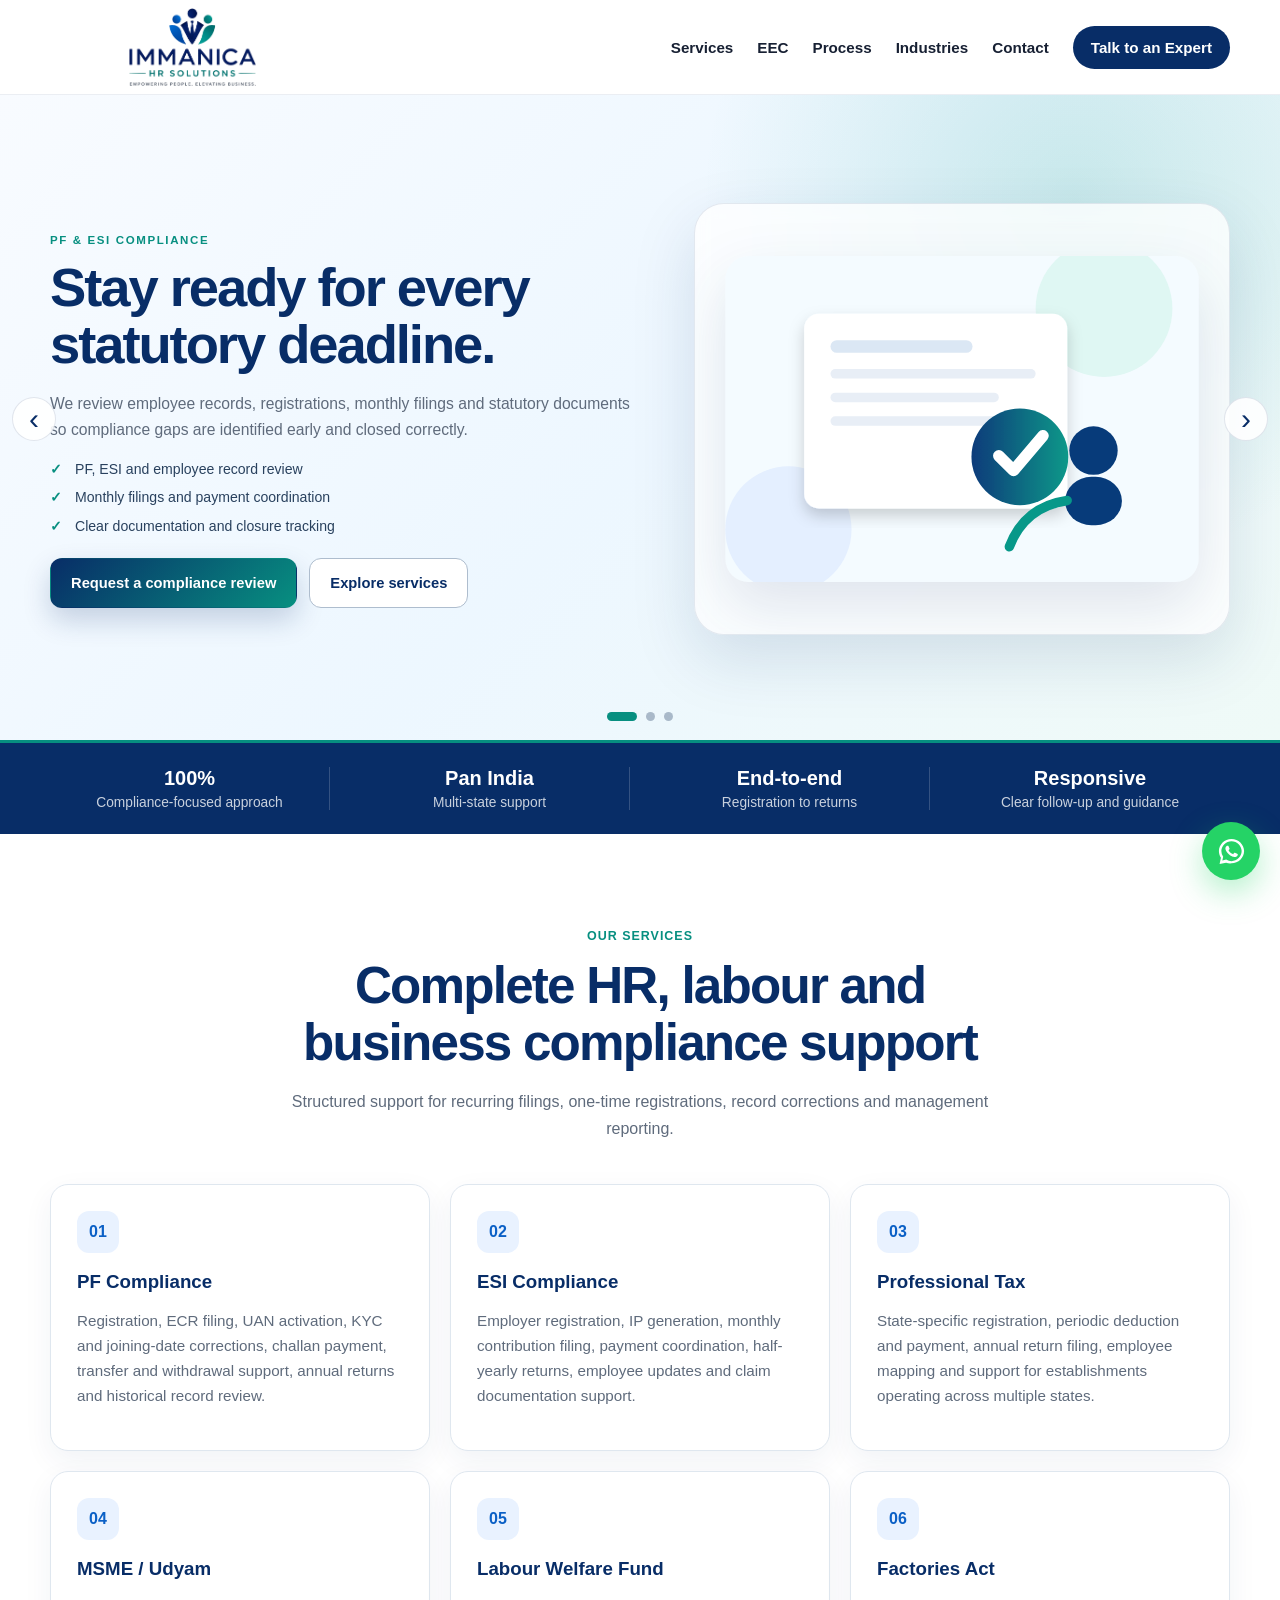
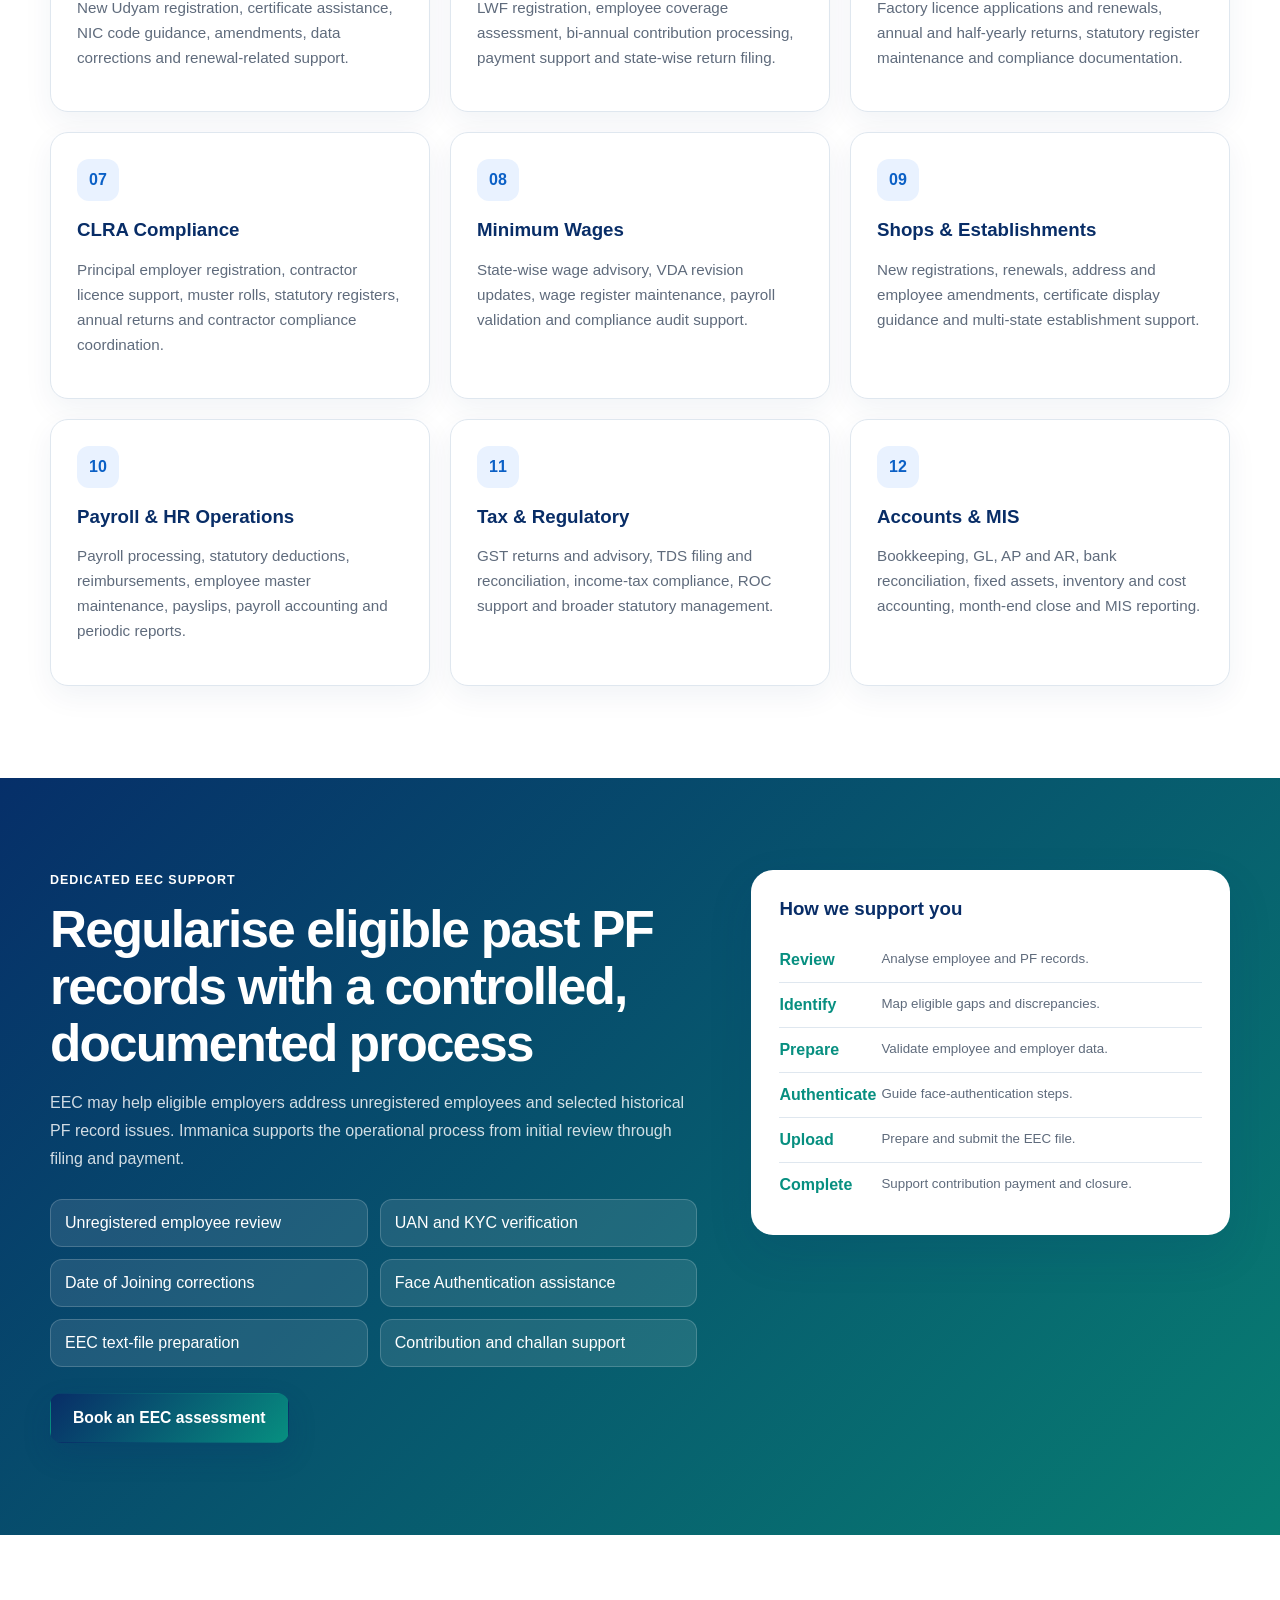
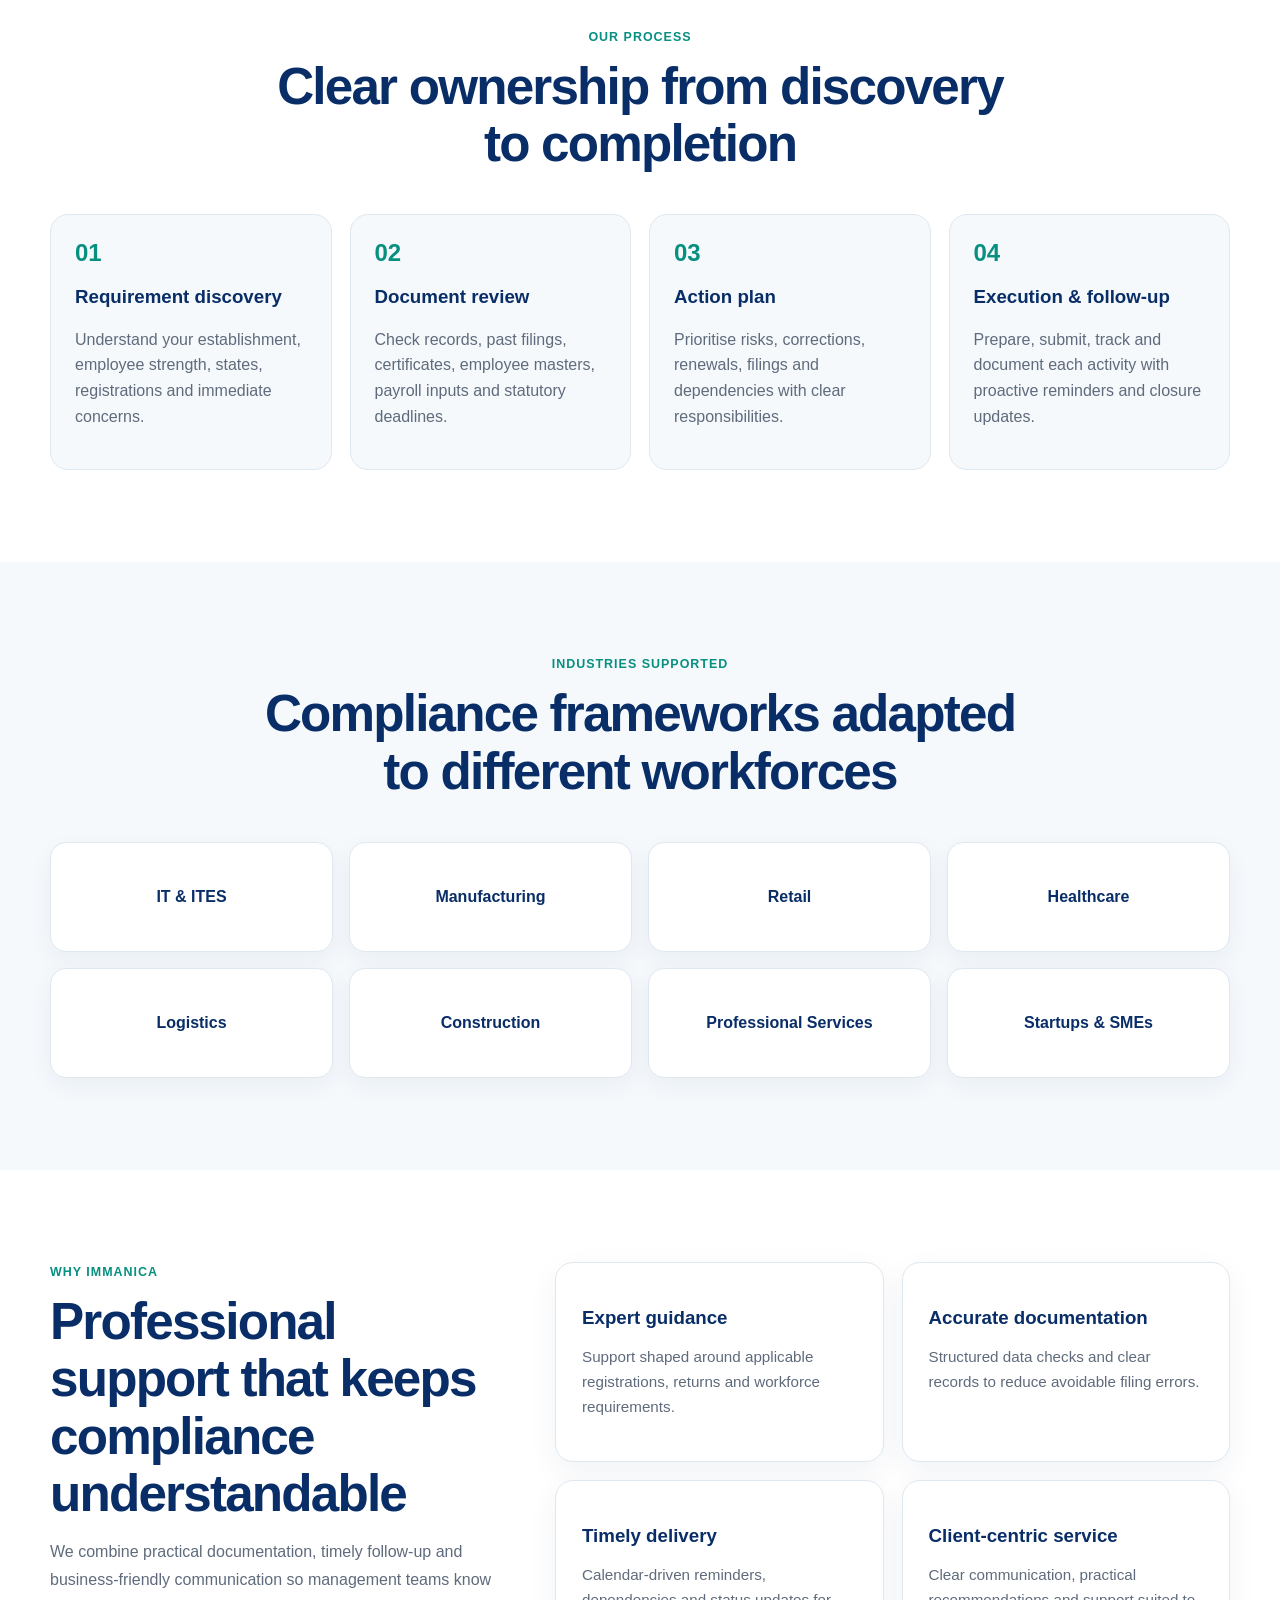
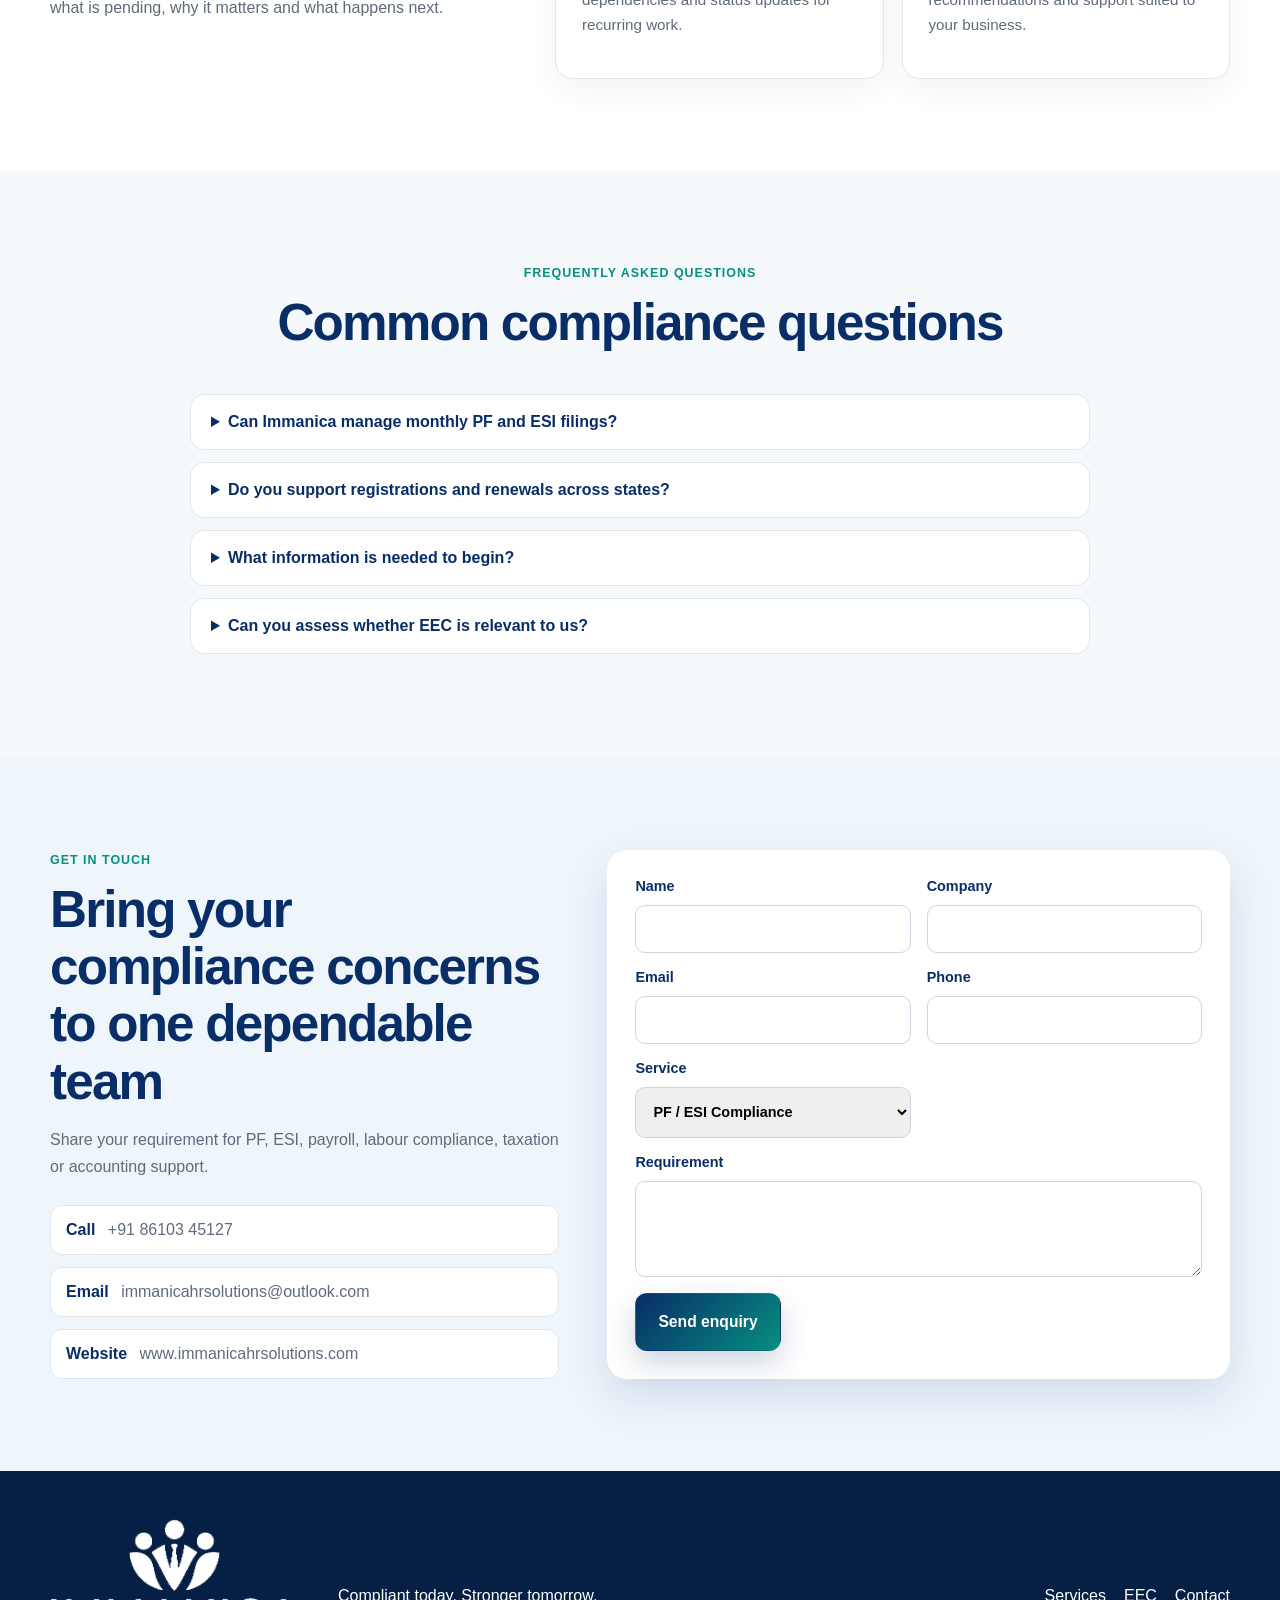
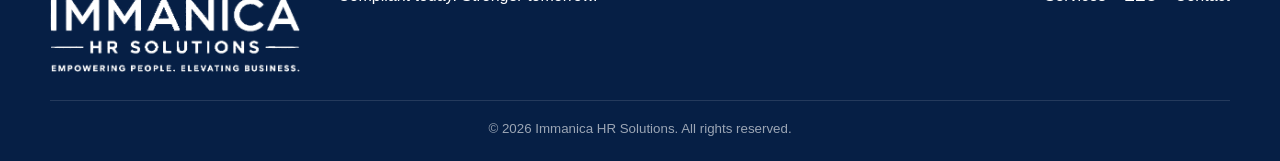
==== index.html @ 7d590cc0 "Initial Immanica HR Solutions website" ====
<!doctype html><html lang="en"><head><meta charset="utf-8"><meta name="viewport" content="width=device-width,initial-scale=1,viewport-fit=cover"><meta name="description" content="Immanica HR Solutions provides PF, ESI, payroll, labour law, taxation and statutory compliance support across India."><title>Immanica HR Solutions | HR & Compliance</title><link rel="icon" href="assets/immanica-logo-transparent.png"><link rel="stylesheet" href="styles.css"></head><body class="is-loading">
<div id="splash" class="splash" aria-hidden="true"><div class="splash-inner"><img src="assets/immanica-logo-transparent.png" alt="Immanica HR Solutions"><span>Empowering People. Elevating Business.</span><i aria-hidden="true"></i></div></div>
<header class="site-header"><div class="shell nav-wrap"><a class="brand" href="#home" aria-label="Immanica home"><img src="assets/immanica-logo-transparent.png" alt="Immanica HR Solutions"></a><button class="menu-toggle" aria-expanded="false" aria-controls="main-nav"><span></span><span></span><span></span></button><nav id="main-nav"><a href="#services">Services</a><a href="#eec">EEC</a><a href="#process">Process</a><a href="#industries">Industries</a><a href="#contact">Contact</a><a class="nav-cta" href="tel:+918610345127">Talk to an Expert</a></nav></div></header>
<main id="home">
<section class="hero" aria-label="Immanica featured services">
  <div class="carousel" id="serviceCarousel">
    <div class="slides">
      <article class="slide active" data-theme="compliance" aria-hidden="false">
        <div class="shell hero-grid">
          <div class="hero-copy">
            <span class="eyebrow">PF & ESI COMPLIANCE</span>
            <h1>Stay ready for every statutory deadline.</h1>
            <p>We review employee records, registrations, monthly filings and statutory documents so compliance gaps are identified early and closed correctly.</p>
            <ul class="hero-points"><li>PF, ESI and employee record review</li><li>Monthly filings and payment coordination</li><li>Clear documentation and closure tracking</li></ul>
            <div class="hero-actions"><a class="btn primary" href="#contact">Request a compliance review</a><a class="btn ghost" href="#services">Explore services</a></div>
          </div>
          <div class="hero-visual"><img src="assets/slide-audit.svg" alt="HR team reviewing statutory compliance records"></div>
        </div>
      </article>
      <article class="slide" data-theme="eec" aria-hidden="true">
        <div class="shell hero-grid visual-left">
          <div class="hero-copy">
            <span class="eyebrow">EMPLOYEE ENROLMENT CAMPAIGN</span>
            <h2>Correct eligible PF record gaps through EEC.</h2>
            <p>Receive structured assistance for employee identification, UAN and KYC review, date-of-joining corrections, authentication, file preparation and contribution payment.</p>
            <ul class="hero-points"><li>Eligibility and historical record assessment</li><li>UAN, KYC and joining-date validation</li><li>File upload and payment assistance</li></ul>
            <div class="hero-actions"><a class="btn primary" href="#eec">View EEC support</a><a class="btn ghost" href="#contact">Talk to an expert</a></div>
          </div>
          <div class="hero-visual"><img src="assets/slide-eec.svg" alt="Employee enrolment and PF record correction workflow"></div>
        </div>
      </article>
      <article class="slide" data-theme="payroll" aria-hidden="true">
        <div class="shell hero-grid">
          <div class="hero-copy">
            <span class="eyebrow">PAYROLL & ACCOUNTS</span>
            <h2>Reliable payroll. Clear reports. Better control.</h2>
            <p>Build a dependable monthly process covering salary calculations, statutory deductions, reimbursements, reconciliations, bookkeeping and management reporting.</p>
            <ul class="hero-points"><li>Payroll processing and payslips</li><li>Statutory deductions and reconciliations</li><li>Bookkeeping, closing and MIS reports</li></ul>
            <div class="hero-actions"><a class="btn primary" href="#services">View payroll services</a><a class="btn ghost" href="#contact">Request a proposal</a></div>
          </div>
          <div class="hero-visual"><img src="assets/slide-payroll.svg" alt="Payroll processing and financial reporting dashboard"></div>
        </div>
      </article>
    </div>
    <button class="carousel-btn prev" type="button" aria-label="Previous slide">‹</button>
    <button class="carousel-btn next" type="button" aria-label="Next slide">›</button>
    <div class="dots" aria-label="Carousel navigation"></div>
    <div class="carousel-progress" aria-hidden="true"><span></span></div>
  </div>
</section>
<section class="trust-strip"><div class="shell trust-grid"><div><strong>100%</strong><span>Compliance-focused approach</span></div><div><strong>Pan India</strong><span>Multi-state support</span></div><div><strong>End-to-end</strong><span>Registration to returns</span></div><div><strong>Responsive</strong><span>Clear follow-up and guidance</span></div></div></section>
<section id="services" class="section"><div class="shell"><div class="section-head"><span class="eyebrow">Our services</span><h2>Complete HR, labour and business compliance support</h2><p>Structured support for recurring filings, one-time registrations, record corrections and management reporting.</p></div><div class="service-grid">
<article><span>01</span><h3>PF Compliance</h3><p>Registration, ECR filing, UAN activation, KYC and joining-date corrections, challan payment, transfer and withdrawal support, annual returns and historical record review.</p></article>
<article><span>02</span><h3>ESI Compliance</h3><p>Employer registration, IP generation, monthly contribution filing, payment coordination, half-yearly returns, employee updates and claim documentation support.</p></article>
<article><span>03</span><h3>Professional Tax</h3><p>State-specific registration, periodic deduction and payment, annual return filing, employee mapping and support for establishments operating across multiple states.</p></article>
<article><span>04</span><h3>MSME / Udyam</h3><p>New Udyam registration, certificate assistance, NIC code guidance, amendments, data corrections and renewal-related support.</p></article>
<article><span>05</span><h3>Labour Welfare Fund</h3><p>LWF registration, employee coverage assessment, bi-annual contribution processing, payment support and state-wise return filing.</p></article>
<article><span>06</span><h3>Factories Act</h3><p>Factory licence applications and renewals, annual and half-yearly returns, statutory register maintenance and compliance documentation.</p></article>
<article><span>07</span><h3>CLRA Compliance</h3><p>Principal employer registration, contractor licence support, muster rolls, statutory registers, annual returns and contractor compliance coordination.</p></article>
<article><span>08</span><h3>Minimum Wages</h3><p>State-wise wage advisory, VDA revision updates, wage register maintenance, payroll validation and compliance audit support.</p></article>
<article><span>09</span><h3>Shops & Establishments</h3><p>New registrations, renewals, address and employee amendments, certificate display guidance and multi-state establishment support.</p></article>
<article><span>10</span><h3>Payroll & HR Operations</h3><p>Payroll processing, statutory deductions, reimbursements, employee master maintenance, payslips, payroll accounting and periodic reports.</p></article>
<article><span>11</span><h3>Tax & Regulatory</h3><p>GST returns and advisory, TDS filing and reconciliation, income-tax compliance, ROC support and broader statutory management.</p></article>
<article><span>12</span><h3>Accounts & MIS</h3><p>Bookkeeping, GL, AP and AR, bank reconciliation, fixed assets, inventory and cost accounting, month-end close and MIS reporting.</p></article>
</div></div></section>
<section id="eec" class="section eec"><div class="shell eec-grid"><div><span class="eyebrow">Dedicated EEC support</span><h2>Regularise eligible past PF records with a controlled, documented process</h2><p>EEC may help eligible employers address unregistered employees and selected historical PF record issues. Immanica supports the operational process from initial review through filing and payment.</p><div class="check-grid"><span>Unregistered employee review</span><span>UAN and KYC verification</span><span>Date of Joining corrections</span><span>Face Authentication assistance</span><span>EEC text-file preparation</span><span>Contribution and challan support</span></div><a class="btn primary" href="#contact">Book an EEC assessment</a></div><aside><h3>How we support you</h3><ol><li><b>Review</b><small>Analyse employee and PF records.</small></li><li><b>Identify</b><small>Map eligible gaps and discrepancies.</small></li><li><b>Prepare</b><small>Validate employee and employer data.</small></li><li><b>Authenticate</b><small>Guide face-authentication steps.</small></li><li><b>Upload</b><small>Prepare and submit the EEC file.</small></li><li><b>Complete</b><small>Support contribution payment and closure.</small></li></ol></aside></div></section>
<section id="process" class="section"><div class="shell"><div class="section-head"><span class="eyebrow">Our process</span><h2>Clear ownership from discovery to completion</h2></div><div class="process"><div><b>01</b><h3>Requirement discovery</h3><p>Understand your establishment, employee strength, states, registrations and immediate concerns.</p></div><div><b>02</b><h3>Document review</h3><p>Check records, past filings, certificates, employee masters, payroll inputs and statutory deadlines.</p></div><div><b>03</b><h3>Action plan</h3><p>Prioritise risks, corrections, renewals, filings and dependencies with clear responsibilities.</p></div><div><b>04</b><h3>Execution & follow-up</h3><p>Prepare, submit, track and document each activity with proactive reminders and closure updates.</p></div></div></div></section>
<section id="industries" class="section industries"><div class="shell"><div class="section-head"><span class="eyebrow">Industries supported</span><h2>Compliance frameworks adapted to different workforces</h2></div><div class="industry-grid"><span>IT & ITES</span><span>Manufacturing</span><span>Retail</span><span>Healthcare</span><span>Logistics</span><span>Construction</span><span>Professional Services</span><span>Startups & SMEs</span></div></div></section>
<section class="section why"><div class="shell why-grid"><div><span class="eyebrow">Why Immanica</span><h2>Professional support that keeps compliance understandable</h2><p>We combine practical documentation, timely follow-up and business-friendly communication so management teams know what is pending, why it matters and what happens next.</p></div><div class="why-cards"><article><h3>Expert guidance</h3><p>Support shaped around applicable registrations, returns and workforce requirements.</p></article><article><h3>Accurate documentation</h3><p>Structured data checks and clear records to reduce avoidable filing errors.</p></article><article><h3>Timely delivery</h3><p>Calendar-driven reminders, dependencies and status updates for recurring work.</p></article><article><h3>Client-centric service</h3><p>Clear communication, practical recommendations and support suited to your business.</p></article></div></div></section>
<section class="section faq"><div class="shell"><div class="section-head"><span class="eyebrow">Frequently asked questions</span><h2>Common compliance questions</h2></div><div class="faq-list"><details><summary>Can Immanica manage monthly PF and ESI filings?</summary><p>Yes. Support can include employee master review, contribution inputs, ECR or monthly filing preparation, payment coordination and filing records.</p></details><details><summary>Do you support registrations and renewals across states?</summary><p>Yes. Scope can cover state-specific PT, LWF, Shops & Establishments and other applicable registrations, subject to establishment details and local rules.</p></details><details><summary>What information is needed to begin?</summary><p>Typically, establishment documents, prior registration certificates, employee master data, payroll records, previous returns and details of the issue to be corrected.</p></details><details><summary>Can you assess whether EEC is relevant to us?</summary><p>Yes. An initial review can identify potentially eligible employee records and the documentation needed before proceeding.</p></details></div></div></section>
<section id="contact" class="section contact"><div class="shell contact-grid"><div><span class="eyebrow">Get in touch</span><h2>Bring your compliance concerns to one dependable team</h2><p>Share your requirement for PF, ESI, payroll, labour compliance, taxation or accounting support.</p><div class="contact-links"><a href="tel:+918610345127"><b>Call</b> +91 86103 45127</a><a href="mailto:immanicahrsolutions@outlook.com"><b>Email</b> immanicahrsolutions@outlook.com</a><a href="https://www.immanicahrsolutions.com"><b>Website</b> www.immanicahrsolutions.com</a></div></div><form id="enquiryForm"><label>Name<input name="name" required></label><label>Company<input name="company"></label><label>Email<input name="email" type="email" required></label><label>Phone<input name="phone" inputmode="tel" required></label><label>Service<select name="service"><option>PF / ESI Compliance</option><option>EEC</option><option>Payroll</option><option>Labour Compliance</option><option>Taxation & Accounting</option><option>Other</option></select></label><label>Requirement<textarea name="message" rows="4" required></textarea></label><button class="btn primary" type="submit">Send enquiry</button><small id="formStatus"></small></form></div></section>
</main><footer><div class="shell footer-grid"><img src="assets/immanica-logo-transparent.png" alt="Immanica HR Solutions"><p>Compliant today. Stronger tomorrow.</p><div><a href="#services">Services</a><a href="#eec">EEC</a><a href="#contact">Contact</a></div><small>© <span id="year"></span> Immanica HR Solutions. All rights reserved.</small></div></footer><a class="whatsapp" href="https://wa.me/918610345127?text=Hello%20Immanica%20HR%20Solutions%2C%20I%20would%20like%20to%20know%20more%20about%20your%20HR%20and%20compliance%20services." aria-label="Chat on WhatsApp" title="Chat with us"><svg viewBox="0 0 32 32" aria-hidden="true"><path d="M16 3C8.83 3 3 8.65 3 15.61c0 2.46.73 4.86 2.1 6.9L3.7 29l6.72-1.36A13.2 13.2 0 0 0 16 28.24c7.17 0 13-5.65 13-12.63S23.17 3 16 3Zm0 22.95c-1.8 0-3.56-.47-5.08-1.36l-.36-.21-3.99.81.84-3.86-.24-.38a10.08 10.08 0 0 1-1.64-5.34C5.53 10.03 10.23 5.3 16 5.3s10.47 4.73 10.47 10.31S21.77 25.95 16 25.95Zm5.76-7.72c-.31-.15-1.84-.88-2.13-.98-.29-.1-.5-.15-.71.15-.21.3-.82.98-1 1.18-.18.2-.37.23-.68.08-.31-.15-1.31-.47-2.49-1.5-.92-.79-1.54-1.77-1.72-2.07-.18-.3-.02-.46.14-.61.14-.14.31-.36.47-.54.16-.18.21-.3.31-.51.1-.2.05-.38-.03-.54-.08-.15-.71-1.65-.97-2.26-.26-.61-.52-.52-.71-.53h-.61c-.21 0-.55.08-.84.38-.29.3-1.1 1.04-1.1 2.54s1.13 2.95 1.29 3.15c.16.2 2.22 3.29 5.38 4.61.75.32 1.34.51 1.8.65.76.23 1.44.2 1.99.12.61-.09 1.84-.73 2.1-1.43.26-.7.26-1.31.18-1.43-.08-.12-.29-.2-.6-.35Z"/></svg></a><script src="script.js"></script></body></html>
---- styles.css ----
:root{--navy:#082d67;--blue:#0b60c6;--teal:#078f80;--green:#0c765b;--gold:#ffb000;--ink:#172033;--muted:#5f6b7c;--line:#dfe7ef;--soft:#f5f9fc;--white:#fff;--shadow:0 18px 45px rgba(8,45,103,.12)}*{box-sizing:border-box}html{scroll-behavior:smooth}body{margin:0;font-family:Arial,Calibri,sans-serif;color:var(--ink);background:#fff;overflow-x:hidden}img{max-width:100%;display:block}a{text-decoration:none;color:inherit}.shell{width:min(1180px,calc(100% - 40px));margin:auto}.splash{position:fixed;inset:0;background:#fff;z-index:9999;display:grid;place-content:center;text-align:center;transition:opacity .55s,visibility .55s}.splash img{width:min(420px,72vw);margin:auto}.splash span{margin-top:14px;color:var(--muted);font-weight:700;letter-spacing:.12em;text-transform:uppercase;font-size:.76rem}.splash.hide{opacity:0;visibility:hidden}.site-header{position:sticky;top:0;z-index:1000;background:rgba(255,255,255,.94);backdrop-filter:blur(14px);border-bottom:1px solid rgba(8,45,103,.08)}.nav-wrap{height:86px;display:flex;align-items:center;justify-content:space-between}.brand img{width:230px;height:74px;object-fit:contain}.site-header nav{display:flex;align-items:center;gap:28px;font-weight:700}.site-header nav a{font-size:.95rem}.nav-cta{background:var(--navy);color:#fff;padding:13px 18px;border-radius:999px}.menu-toggle{display:none;border:0;background:none;padding:8px}.menu-toggle span{display:block;width:26px;height:2px;background:var(--navy);margin:5px}.hero{background:linear-gradient(135deg,#f7fbff,#eefaf7);position:relative}.carousel{position:relative;overflow:hidden}.slides{min-height:650px}.slide{position:absolute;inset:0;opacity:0;visibility:hidden;transform:translateX(4%);transition:opacity .7s ease,transform .7s ease,visibility .7s}.slide.active{position:relative;opacity:1;visibility:visible;transform:none}.hero-grid{min-height:650px;display:grid;grid-template-columns:1.05fr .95fr;align-items:center;gap:54px;padding-block:56px}.eyebrow{display:inline-flex;color:var(--teal);font-weight:800;letter-spacing:.08em;text-transform:uppercase;font-size:.78rem;margin-bottom:14px}.hero h1,.hero h2{font-size:clamp(2.45rem,5vw,4.8rem);line-height:1.02;letter-spacing:-.045em;margin:0 0 20px;color:var(--navy)}.hero p{font-size:1.13rem;line-height:1.75;color:var(--muted);max-width:680px}.hero-actions{display:flex;gap:14px;flex-wrap:wrap;margin-top:28px}.btn{display:inline-flex;align-items:center;justify-content:center;min-height:50px;padding:0 22px;border-radius:12px;font-weight:800;border:1px solid transparent;cursor:pointer;font-family:inherit;font-size:.98rem}.btn.primary{background:linear-gradient(135deg,var(--navy),var(--teal));color:#fff;box-shadow:0 12px 28px rgba(8,45,103,.2)}.btn.ghost{border-color:#aebdce;background:#fff;color:var(--navy)}.hero-visual img{width:100%;filter:drop-shadow(0 25px 30px rgba(8,45,103,.12))}.proof{display:flex;gap:12px;flex-wrap:wrap;margin-top:30px}.proof b{background:#fff;border:1px solid var(--line);padding:10px 14px;border-radius:999px;font-size:.88rem;color:var(--navy)}.carousel-btn{position:absolute;top:50%;transform:translateY(-50%);width:48px;height:48px;border-radius:50%;border:1px solid #ccd8e5;background:rgba(255,255,255,.9);font-size:2rem;color:var(--navy);cursor:pointer;z-index:5}.carousel-btn.prev{left:18px}.carousel-btn.next{right:18px}.dots{position:absolute;bottom:22px;left:50%;transform:translateX(-50%);display:flex;gap:9px;z-index:5}.dots button{width:10px;height:10px;border-radius:50%;border:0;background:#a9b9c9;padding:0}.dots button.active{width:30px;border-radius:8px;background:var(--teal)}.trust-strip{background:var(--navy);color:#fff}.trust-grid{display:grid;grid-template-columns:repeat(4,1fr);padding:24px 0;gap:20px}.trust-grid div{display:flex;flex-direction:column;text-align:center;border-right:1px solid rgba(255,255,255,.18)}.trust-grid div:last-child{border:0}.trust-grid strong{font-size:1.25rem}.trust-grid span{opacity:.78;font-size:.86rem;margin-top:5px}.section{padding:92px 0}.section-head{text-align:center;max-width:760px;margin:0 auto 42px}.section h2{font-size:clamp(2rem,4vw,3.35rem);line-height:1.12;letter-spacing:-.035em;margin:0 0 16px;color:var(--navy)}.section-head p,.section>p{color:var(--muted);line-height:1.7}.service-grid{display:grid;grid-template-columns:repeat(3,1fr);gap:20px}.service-grid article,.why-cards article{border:1px solid var(--line);border-radius:18px;padding:26px;background:#fff;box-shadow:0 10px 30px rgba(8,45,103,.06);transition:.25s}.service-grid article:hover,.why-cards article:hover{transform:translateY(-5px);box-shadow:var(--shadow)}.service-grid article>span{display:inline-grid;place-items:center;width:42px;height:42px;border-radius:12px;background:#e9f2ff;color:var(--blue);font-weight:900}.service-grid h3,.why-cards h3{color:var(--navy);margin:18px 0 10px}.service-grid p,.why-cards p{color:var(--muted);line-height:1.65;font-size:.95rem}.eec{background:linear-gradient(135deg,#062f69,#087e72);color:#fff}.eec h2,.eec .eyebrow{color:#fff}.eec-grid{display:grid;grid-template-columns:1.15fr .85fr;gap:54px;align-items:start}.eec p{line-height:1.75;color:rgba(255,255,255,.82)}.check-grid{display:grid;grid-template-columns:repeat(2,1fr);gap:12px;margin:26px 0}.check-grid span{background:rgba(255,255,255,.1);border:1px solid rgba(255,255,255,.18);padding:14px;border-radius:12px}.eec aside{background:#fff;color:var(--ink);padding:28px;border-radius:22px;box-shadow:var(--shadow)}.eec aside h3{margin-top:0;color:var(--navy)}.eec ol{list-style:none;padding:0;margin:0}.eec li{display:grid;grid-template-columns:90px 1fr;gap:12px;padding:13px 0;border-bottom:1px solid var(--line)}.eec li:last-child{border:0}.eec li b{color:var(--teal)}.eec li small{color:var(--muted)}.process{display:grid;grid-template-columns:repeat(4,1fr);gap:18px}.process div{padding:24px;border-radius:18px;background:var(--soft);border:1px solid var(--line)}.process b{color:var(--teal);font-size:1.5rem}.process h3{color:var(--navy)}.process p{color:var(--muted);line-height:1.6}.industries{background:var(--soft)}.industry-grid{display:grid;grid-template-columns:repeat(4,1fr);gap:16px}.industry-grid span{display:grid;place-items:center;min-height:110px;background:#fff;border:1px solid var(--line);border-radius:16px;font-weight:800;color:var(--navy);box-shadow:0 8px 25px rgba(8,45,103,.05)}.why-grid{display:grid;grid-template-columns:.8fr 1.2fr;gap:55px;align-items:start}.why-grid>div>p{color:var(--muted);line-height:1.75}.why-cards{display:grid;grid-template-columns:repeat(2,1fr);gap:18px}.faq{background:var(--soft)}.faq-list{max-width:900px;margin:auto}.faq details{background:#fff;border:1px solid var(--line);border-radius:14px;padding:18px 20px;margin:12px 0}.faq summary{font-weight:800;color:var(--navy);cursor:pointer}.faq details p{color:var(--muted);line-height:1.65}.contact{background:#eef6fb}.contact-grid{display:grid;grid-template-columns:.9fr 1.1fr;gap:48px}.contact-grid>div>p{color:var(--muted);line-height:1.7}.contact-links{display:grid;gap:12px;margin-top:25px}.contact-links a{background:#fff;border:1px solid var(--line);padding:15px;border-radius:12px;color:var(--muted)}.contact-links b{color:var(--navy);margin-right:8px}.contact form{background:#fff;padding:28px;border-radius:20px;box-shadow:var(--shadow);display:grid;grid-template-columns:repeat(2,1fr);gap:16px}.contact label{display:grid;gap:7px;font-weight:700;color:var(--navy);font-size:.9rem}.contact label:last-of-type{grid-column:1/-1}.contact input,.contact select,.contact textarea{width:100%;border:1px solid #cbd6e2;border-radius:10px;padding:13px;font:inherit}.contact textarea{resize:vertical}.contact form .btn{width:max-content}.contact form small{align-self:center;color:var(--teal)}footer{background:#061f45;color:#fff;padding:48px 0 25px}.footer-grid{display:grid;grid-template-columns:260px 1fr auto;align-items:center;gap:28px}.footer-grid img{width:250px;filter:brightness(0) invert(1)}.footer-grid div{display:flex;gap:18px}.footer-grid small{grid-column:1/-1;text-align:center;color:rgba(255,255,255,.6);border-top:1px solid rgba(255,255,255,.12);padding-top:20px}.whatsapp{position:fixed;right:20px;bottom:20px;background:#1da851;color:#fff;padding:13px 18px;border-radius:999px;font-weight:800;box-shadow:var(--shadow);z-index:20}@media(max-width:980px){.site-header nav{position:fixed;top:86px;left:0;right:0;background:#fff;display:none;flex-direction:column;align-items:stretch;padding:22px 30px;border-bottom:1px solid var(--line)}.site-header nav.open{display:flex}.menu-toggle{display:block}.hero-grid,.eec-grid,.why-grid,.contact-grid{grid-template-columns:1fr}.hero-grid{padding-top:45px}.hero-visual{max-width:700px;margin:auto}.service-grid{grid-template-columns:repeat(2,1fr)}.process,.industry-grid{grid-template-columns:repeat(2,1fr)}.footer-grid{grid-template-columns:1fr;text-align:center}.footer-grid img{margin:auto}.footer-grid div{justify-content:center}.trust-grid{grid-template-columns:repeat(2,1fr)}.trust-grid div:nth-child(2){border-right:0}}@media(max-width:640px){.shell{width:min(100% - 24px,1180px)}.nav-wrap{height:74px}.brand img{width:185px;height:62px}.site-header nav{top:74px}.slides,.hero-grid{min-height:720px}.hero-grid{gap:22px;padding-bottom:70px}.hero h1,.hero h2{font-size:2.45rem}.hero p{font-size:1rem}.hero-actions .btn{width:100%}.hero-visual{order:-1}.hero-visual img{max-height:270px}.carousel-btn{display:none}.proof{display:grid;grid-template-columns:1fr}.trust-grid,.service-grid,.process,.industry-grid,.why-cards,.check-grid{grid-template-columns:1fr}.trust-grid div{border-right:0;border-bottom:1px solid rgba(255,255,255,.18);padding-bottom:15px}.section{padding:68px 0}.contact form{grid-template-columns:1fr;padding:20px}.contact label:last-of-type{grid-column:auto}.footer-grid div{flex-direction:column}.whatsapp{font-size:.85rem;right:12px;bottom:12px}.splash img{width:86vw}}

/* Final homepage and typography refinements */
html,body,button,input,select,textarea{font-family:Arial,Calibri,sans-serif!important}
.hero{background:radial-gradient(circle at 84% 18%,rgba(7,143,128,.18),transparent 32%),linear-gradient(135deg,#f8fbff 0%,#edf7ff 48%,#effbf7 100%)}
.hero:before{content:"";position:absolute;inset:0;background-image:linear-gradient(rgba(8,45,103,.035) 1px,transparent 1px),linear-gradient(90deg,rgba(8,45,103,.035) 1px,transparent 1px);background-size:42px 42px;pointer-events:none}
.slides{min-height:680px}.hero-grid{min-height:680px;grid-template-columns:1.08fr .92fr;gap:70px;padding-block:64px;position:relative;z-index:1}
.hero-copy{padding:20px 0}.hero h1,.hero h2{font-family:Arial,Calibri,sans-serif!important;font-weight:800;letter-spacing:-.035em;max-width:760px}
.hero-visual{background:rgba(255,255,255,.66);border:1px solid rgba(8,45,103,.1);border-radius:32px;padding:28px;box-shadow:0 28px 70px rgba(8,45,103,.14);backdrop-filter:blur(10px)}
.hero-visual img{max-height:455px;object-fit:contain;margin:auto}.brand img{width:285px;height:78px}.nav-wrap{height:94px}.site-header nav{gap:24px}.proof b{box-shadow:0 8px 22px rgba(8,45,103,.08)}
.hero-note{margin-top:20px;padding:16px 18px;border-left:4px solid var(--teal);background:rgba(255,255,255,.78);border-radius:0 14px 14px 0;display:grid;gap:4px;max-width:620px}.hero-note strong{color:var(--navy);font-size:1rem}.hero-note span{color:var(--muted);font-size:.9rem}
.dots button{cursor:pointer}.slide{transition:opacity .45s ease,transform .45s ease,visibility .45s}.slide.active{animation:heroReveal .45s ease both}@keyframes heroReveal{from{opacity:.2;transform:translateX(2%)}to{opacity:1;transform:none}}
@media(max-width:980px){.brand img{width:240px}.site-header nav{top:94px}.hero-grid{gap:34px}.hero-visual{max-width:620px}}
@media(max-width:640px){.nav-wrap{height:78px}.brand img{width:205px;height:68px}.site-header nav{top:78px}.slides,.hero-grid{min-height:760px}.hero-grid{padding-top:34px}.hero-visual{padding:16px;border-radius:22px}.hero-note{display:none}}

/* Premium carousel consistency and unique slide treatments */
html,body,button,input,select,textarea{font-family:Arial,Calibri,sans-serif!important}
.carousel,.slides{height:680px;min-height:680px}
.slide{position:absolute!important;inset:0;display:block;opacity:0;visibility:hidden;transform:translateX(8%);transition:opacity .85s ease,transform .85s cubic-bezier(.22,.61,.36,1),visibility .85s;will-change:opacity,transform}
.slide.active{opacity:1;visibility:visible;transform:translateX(0);z-index:2}
.slide.enter-right{transform:translateX(8%);opacity:0}
.slide.enter-left{transform:translateX(-8%);opacity:0}
.slide.exit-left{transform:translateX(-8%);opacity:0;visibility:visible;z-index:1}
.slide.exit-right{transform:translateX(8%);opacity:0;visibility:visible;z-index:1}
.hero-grid{height:680px;min-height:680px;padding-block:52px}
.hero-visual{height:470px;display:flex;align-items:center;justify-content:center;overflow:hidden}
.hero-visual img{width:100%;height:100%;max-height:none;object-fit:contain}
.slide:nth-child(1){background:radial-gradient(circle at 85% 10%,rgba(6,143,128,.18),transparent 30%),linear-gradient(135deg,#f8fbff,#eef8ff 52%,#f3fbf8)}
.slide:nth-child(2){background:radial-gradient(circle at 15% 20%,rgba(11,96,198,.14),transparent 30%),linear-gradient(135deg,#f9fbff,#eef3ff 55%,#f6fbff)}
.slide:nth-child(2) .hero-grid{grid-template-columns:.9fr 1.1fr}.slide:nth-child(2) .hero-visual{order:-1;border-radius:28px 90px 28px 28px}
.slide:nth-child(3){background:radial-gradient(circle at 82% 18%,rgba(255,176,0,.18),transparent 28%),linear-gradient(135deg,#fffdf8,#f7fbff 58%,#eefaf7)}
.slide:nth-child(3) .hero-visual{border-radius:90px 28px 28px 28px;transform:rotate(-1deg)}
.slide:nth-child(4){background:radial-gradient(circle at 20% 75%,rgba(7,143,128,.14),transparent 28%),linear-gradient(135deg,#f5fbfa,#f7f9ff 55%,#eef7ff)}
.slide:nth-child(4) .hero-grid{grid-template-columns:1fr 1fr}.slide:nth-child(4) .hero-copy{background:rgba(255,255,255,.68);padding:34px;border:1px solid rgba(8,45,103,.08);border-radius:26px;box-shadow:0 20px 55px rgba(8,45,103,.08)}
.carousel-btn{transition:transform .25s,background .25s,box-shadow .25s}.carousel-btn:hover{transform:translateY(-50%) scale(1.08);background:#fff;box-shadow:0 10px 30px rgba(8,45,103,.18)}
.dots button{transition:width .3s ease,background .3s ease}
.whatsapp{width:58px;height:58px;padding:0;border-radius:50%;display:grid;place-items:center;background:#25D366;box-shadow:0 12px 32px rgba(37,211,102,.35)}
.whatsapp svg{width:31px;height:31px;fill:#fff}
.whatsapp:hover{transform:translateY(-3px) scale(1.05)}
@media(max-width:980px){.carousel,.slides,.hero-grid{height:780px;min-height:780px}.hero-grid{grid-template-columns:1fr!important;padding-block:32px;gap:20px}.hero-copy{padding:0!important}.hero-visual,.slide:nth-child(2) .hero-visual{order:0;height:330px;max-width:650px;width:100%;margin:auto;border-radius:24px}.slide:nth-child(4) .hero-copy{padding:24px!important}.hero h1,.hero h2{font-size:clamp(2.15rem,6vw,3.5rem)}}
@media(max-width:640px){.carousel,.slides,.hero-grid{height:850px;min-height:850px}.hero-grid{padding-top:28px;padding-bottom:72px}.hero-visual,.slide:nth-child(2) .hero-visual{height:280px}.slide:nth-child(4) .hero-copy{padding:18px!important}.whatsapp{width:54px;height:54px}.whatsapp svg{width:28px;height:28px}}

/* Balanced carousel rebuild: equal pages, complete content, responsive type */
.hero{position:relative;overflow:hidden;background:#f4f8fc}
.carousel,.slides{position:relative;width:100%;height:clamp(620px,72vh,720px);min-height:620px}
.slide{position:absolute!important;inset:0;display:block!important;opacity:0;visibility:hidden;transform:translateX(4%);transition:opacity .8s ease,transform .8s cubic-bezier(.22,.61,.36,1),visibility .8s;background:#f4f8fc;overflow:hidden}
.slide.active{opacity:1;visibility:visible;transform:translateX(0);z-index:2}
.slide.exit-left{transform:translateX(-4%);opacity:0;visibility:visible;z-index:1}
.slide.exit-right{transform:translateX(4%);opacity:0;visibility:visible;z-index:1}
.slide[data-theme="compliance"]{background:radial-gradient(circle at 84% 16%,rgba(0,151,136,.16),transparent 31%),linear-gradient(135deg,#f8fbff,#edf7ff 52%,#effaf7)}
.slide[data-theme="eec"]{background:radial-gradient(circle at 18% 18%,rgba(25,93,180,.15),transparent 30%),linear-gradient(135deg,#f7f9ff,#eef4ff 52%,#f7fbff)}
.slide[data-theme="payroll"]{background:radial-gradient(circle at 82% 16%,rgba(232,165,39,.16),transparent 30%),linear-gradient(135deg,#fffdf8,#f8fbff 54%,#eefaf6)}
.hero-grid{height:100%;min-height:0!important;display:grid;grid-template-columns:minmax(0,1.04fr) minmax(360px,.96fr);align-items:center;gap:clamp(34px,5vw,72px);padding-block:clamp(42px,6vh,68px)}
.hero-grid.visual-left .hero-visual{order:-1}
.hero-copy{min-width:0;padding:0!important;max-width:720px}
.hero .eyebrow{font-size:clamp(.72rem,.8vw,.82rem);letter-spacing:.14em;margin-bottom:14px}
.hero h1,.hero h2{font-family:Arial,Calibri,sans-serif!important;font-size:clamp(2.25rem,4.25vw,4.15rem)!important;line-height:1.04!important;letter-spacing:-.038em!important;margin:0 0 18px!important;max-width:760px;font-weight:800!important}
.hero p{font-size:clamp(.98rem,1.18vw,1.12rem)!important;line-height:1.65!important;max-width:680px;margin:0 0 16px;color:var(--muted)}
.hero-points{display:grid;gap:8px;margin:0 0 22px;padding:0;list-style:none;max-width:650px}
.hero-points li{position:relative;padding-left:25px;font-size:clamp(.88rem,1vw,.98rem);line-height:1.45;color:#29415e}
.hero-points li:before{content:"✓";position:absolute;left:0;top:0;color:var(--teal);font-weight:800}
.hero-actions{display:flex;flex-wrap:wrap;gap:12px;margin-top:4px}
.hero .btn{font-size:.92rem;padding:13px 20px;white-space:nowrap}
.hero-visual{height:clamp(360px,48vh,470px)!important;width:100%;min-width:0;display:flex;align-items:center;justify-content:center;padding:clamp(18px,2.5vw,30px)!important;background:rgba(255,255,255,.78);border:1px solid rgba(8,45,103,.1);border-radius:30px!important;box-shadow:0 24px 65px rgba(8,45,103,.13);overflow:hidden;transform:none!important;order:initial}
.hero-visual img{display:block;width:100%;height:100%;max-height:none!important;object-fit:contain;margin:auto}
.carousel-btn{z-index:5;width:44px;height:44px;border-radius:50%;font-size:30px;line-height:1;display:grid;place-items:center;padding:0;background:rgba(255,255,255,.9);border:1px solid rgba(8,45,103,.12)}
.carousel-btn.prev{left:max(12px,calc((100vw - 1240px)/2 - 58px))}.carousel-btn.next{right:max(12px,calc((100vw - 1240px)/2 - 58px))}
.dots{z-index:6;bottom:22px}.dots button{width:9px;height:9px}.dots button.active{width:30px}
.carousel-progress{position:absolute;z-index:6;left:0;right:0;bottom:0;height:3px;background:rgba(8,45,103,.08);overflow:hidden}.carousel-progress span{display:block;height:100%;width:0;background:var(--teal)}
.carousel.is-playing .carousel-progress span{animation:carouselProgress 4s linear forwards}@keyframes carouselProgress{from{width:0}to{width:100%}}
@media(max-width:1050px){.carousel,.slides{height:760px;min-height:760px}.hero-grid{grid-template-columns:minmax(0,1fr) minmax(310px,.85fr);gap:28px;padding-inline:56px}.hero h1,.hero h2{font-size:clamp(2.15rem,5vw,3.45rem)!important}.hero-visual{height:390px!important}.carousel-btn.prev{left:10px}.carousel-btn.next{right:10px}}
@media(max-width:820px){.carousel,.slides{height:820px;min-height:820px}.hero-grid,.hero-grid.visual-left{grid-template-columns:1fr;grid-template-rows:auto 300px;align-content:center;gap:24px;padding:34px 48px 62px}.hero-grid.visual-left .hero-visual{order:initial}.hero-copy{max-width:none}.hero h1,.hero h2{font-size:clamp(2.05rem,7vw,3.25rem)!important}.hero p{font-size:1rem!important}.hero-visual{height:300px!important;max-width:610px;margin:0 auto}.hero-points{grid-template-columns:1fr 1fr;column-gap:20px}.carousel-btn{width:40px;height:40px}}
@media(max-width:560px){.carousel,.slides{height:850px;min-height:850px}.hero-grid,.hero-grid.visual-left{grid-template-rows:auto 250px;padding:28px 18px 66px;gap:18px}.hero h1,.hero h2{font-size:clamp(1.82rem,9.2vw,2.55rem)!important;line-height:1.08!important;margin-bottom:12px!important}.hero p{font-size:.94rem!important;line-height:1.55!important;margin-bottom:12px}.hero-points{grid-template-columns:1fr;gap:5px;margin-bottom:16px}.hero-points li{font-size:.84rem}.hero-actions{gap:8px}.hero .btn{font-size:.84rem;padding:11px 14px}.hero-visual{height:250px!important;padding:12px!important;border-radius:20px!important}.carousel-btn{top:auto;bottom:17px;transform:none!important}.carousel-btn.prev{left:18px}.carousel-btn.next{right:18px}.dots{bottom:29px}.carousel-progress{height:2px}}
@media(max-width:380px){.carousel,.slides{height:875px;min-height:875px}.hero-grid,.hero-grid.visual-left{grid-template-rows:auto 225px;padding-inline:14px}.hero-visual{height:225px!important}.hero .btn{padding:10px 12px}}
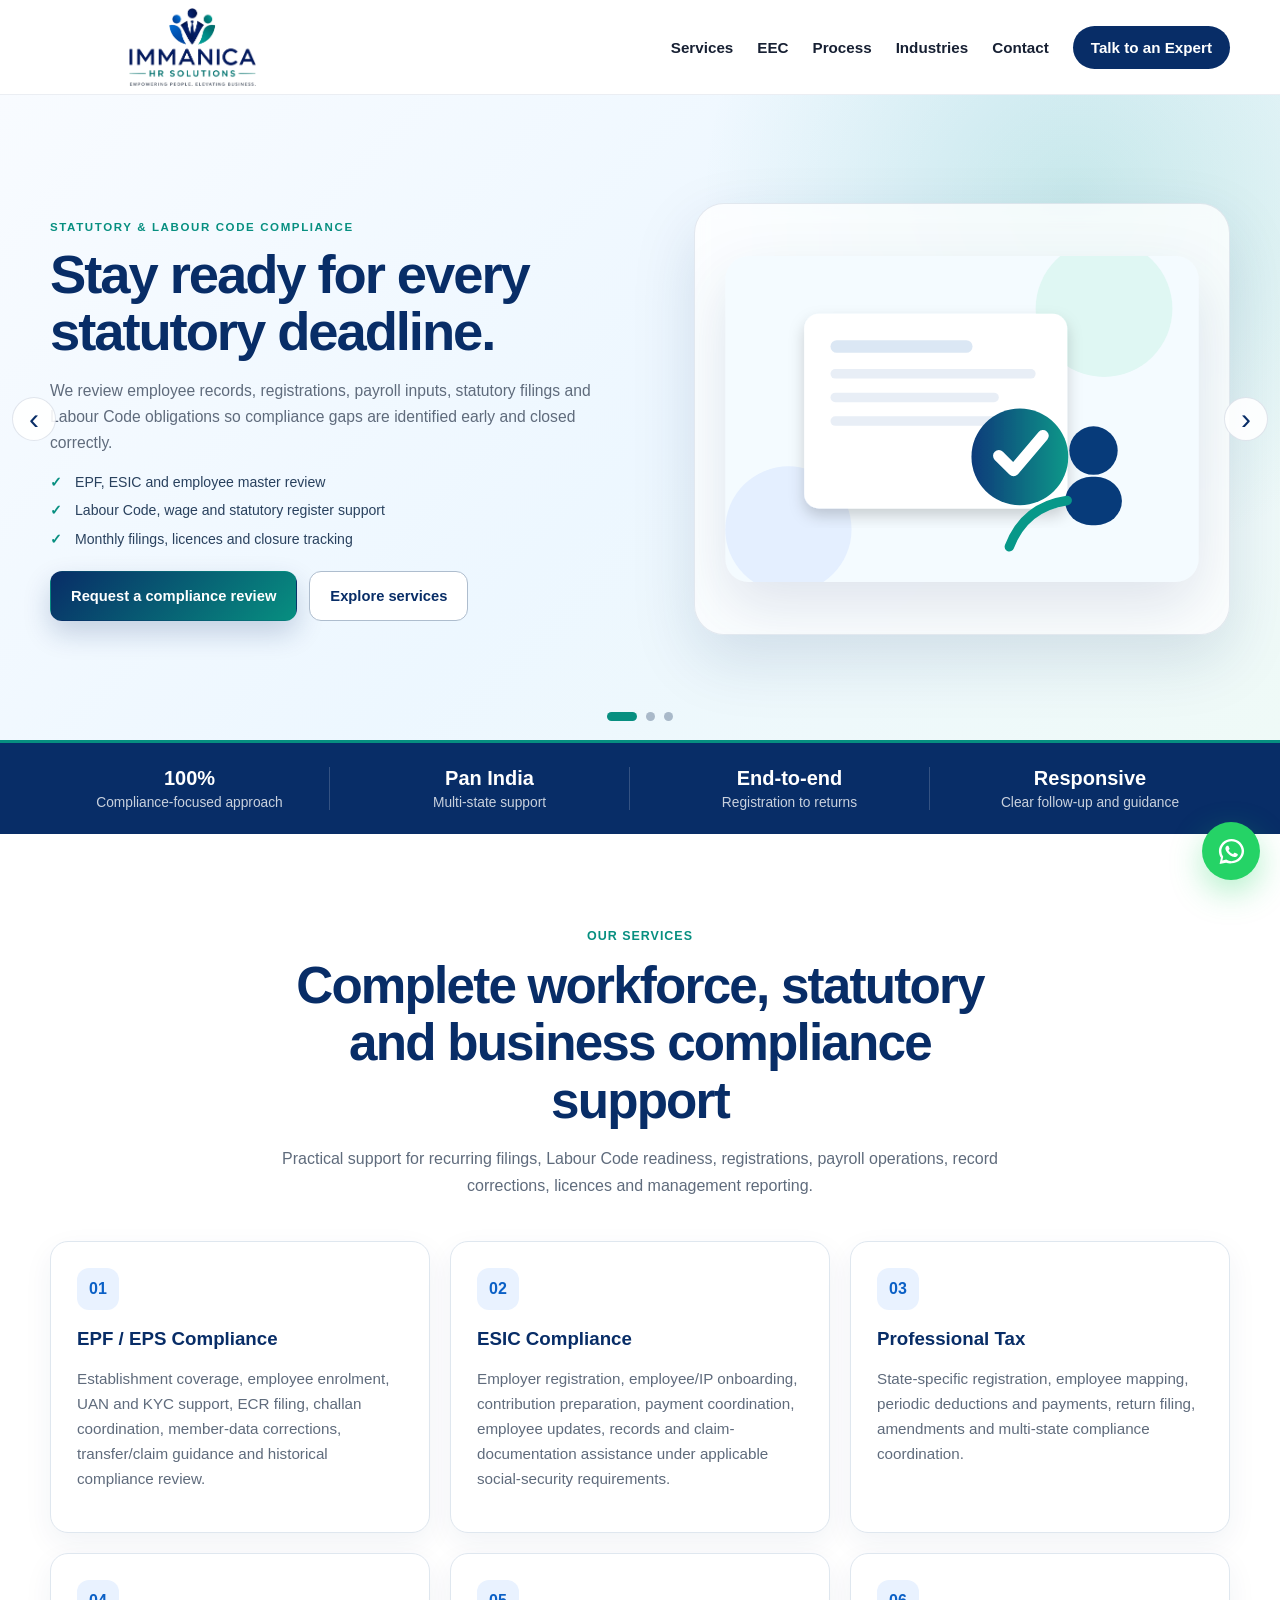
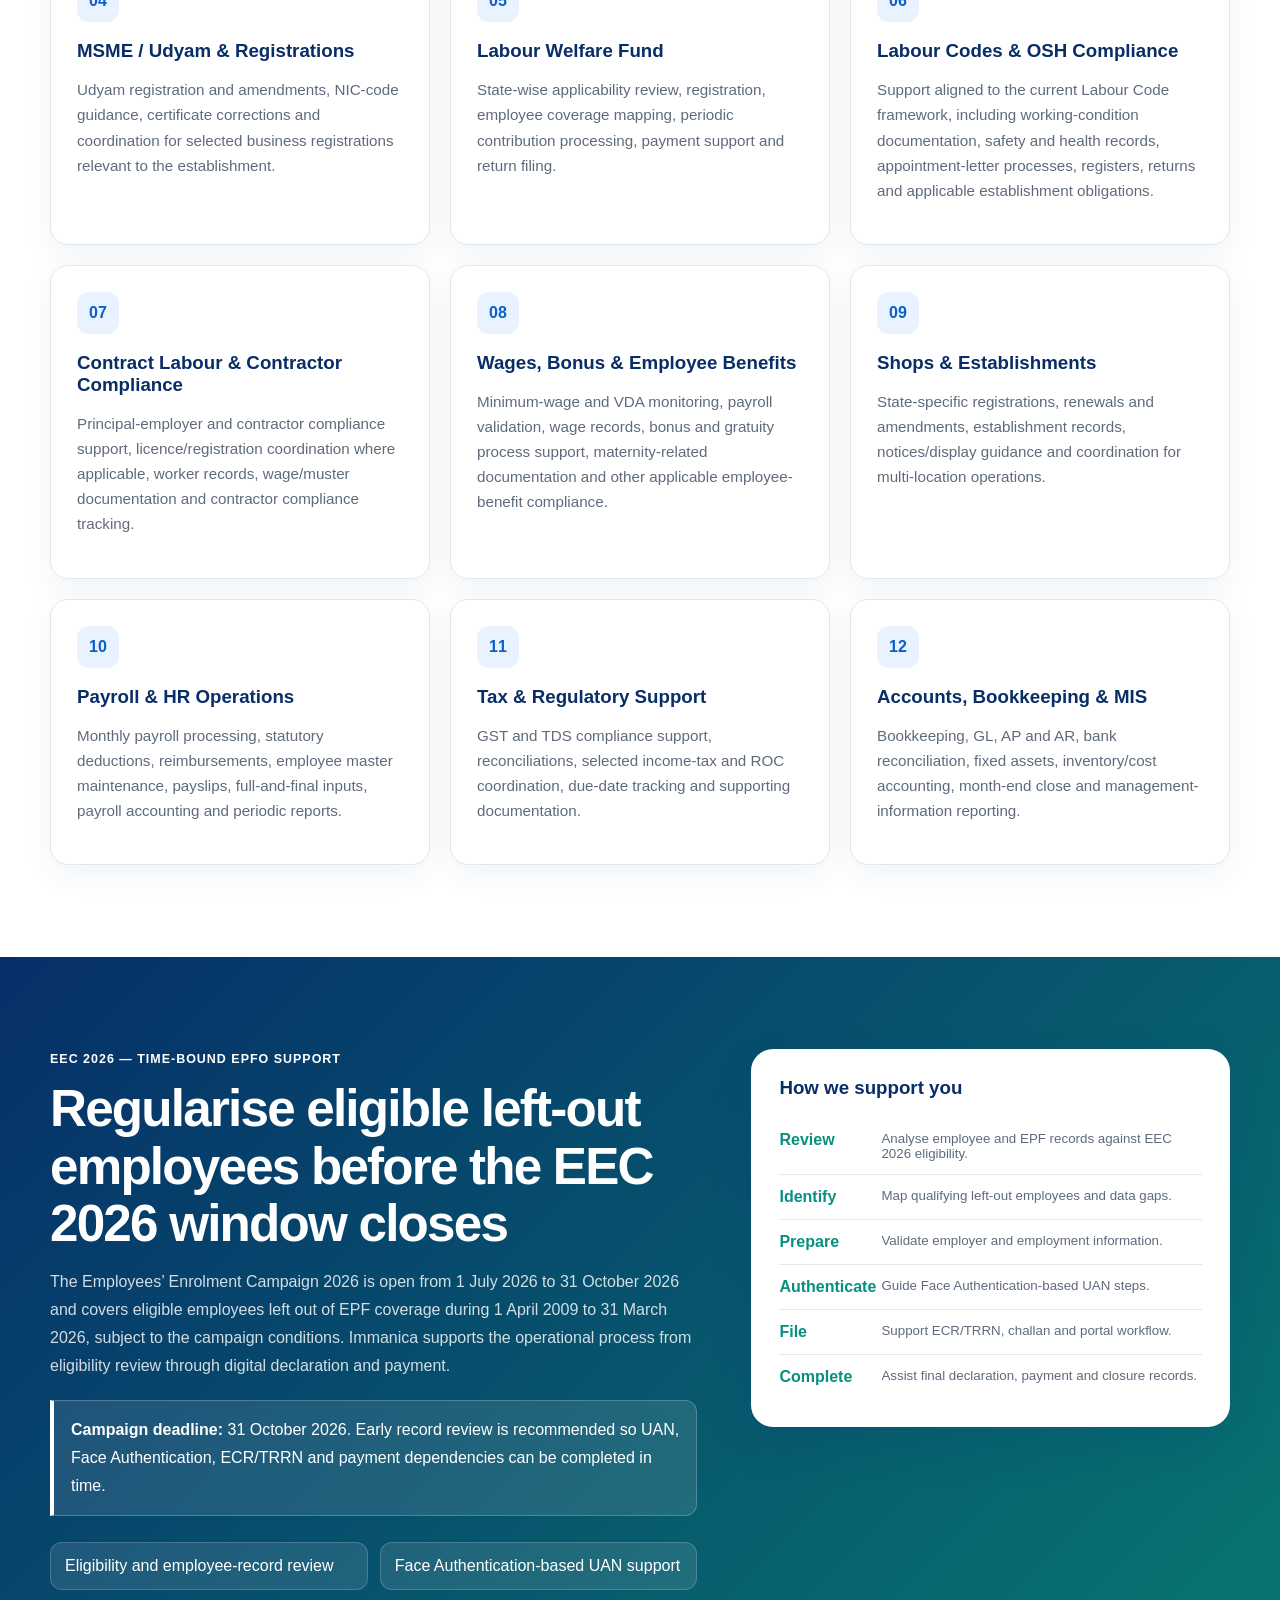
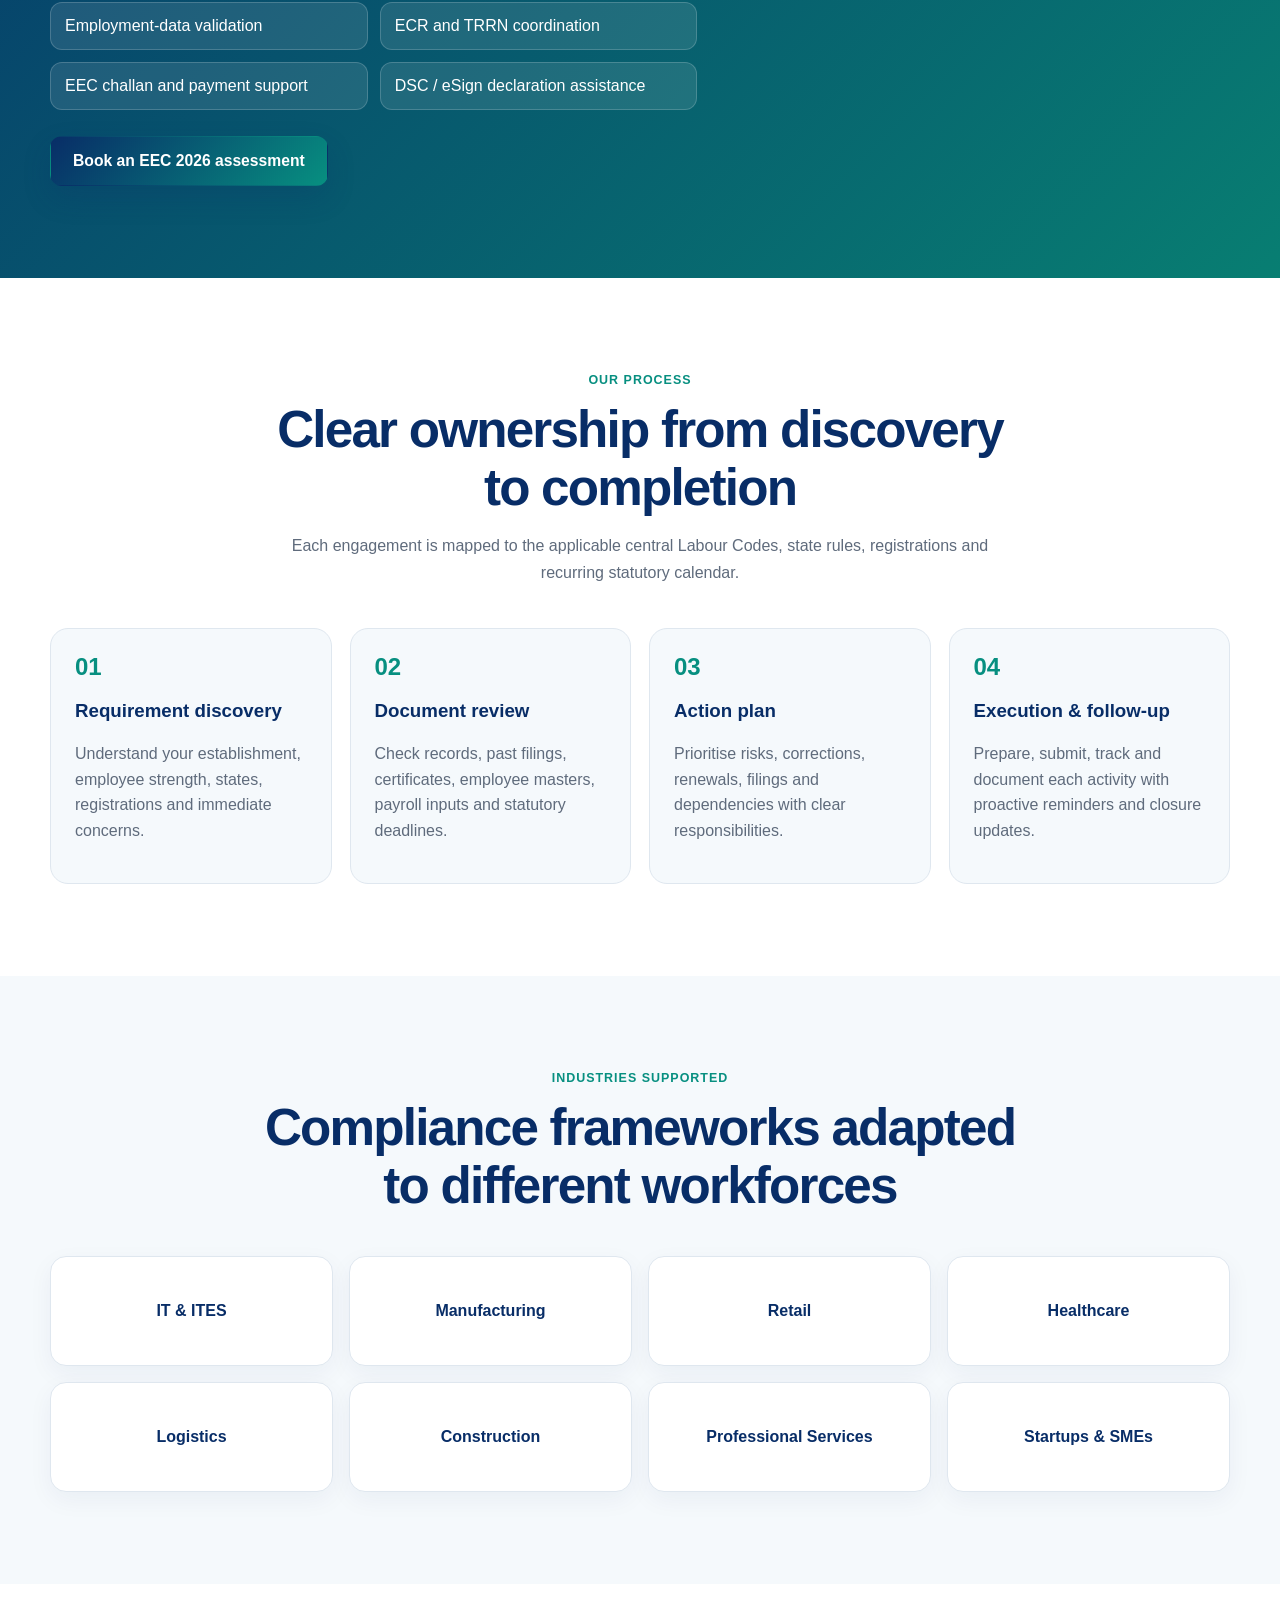
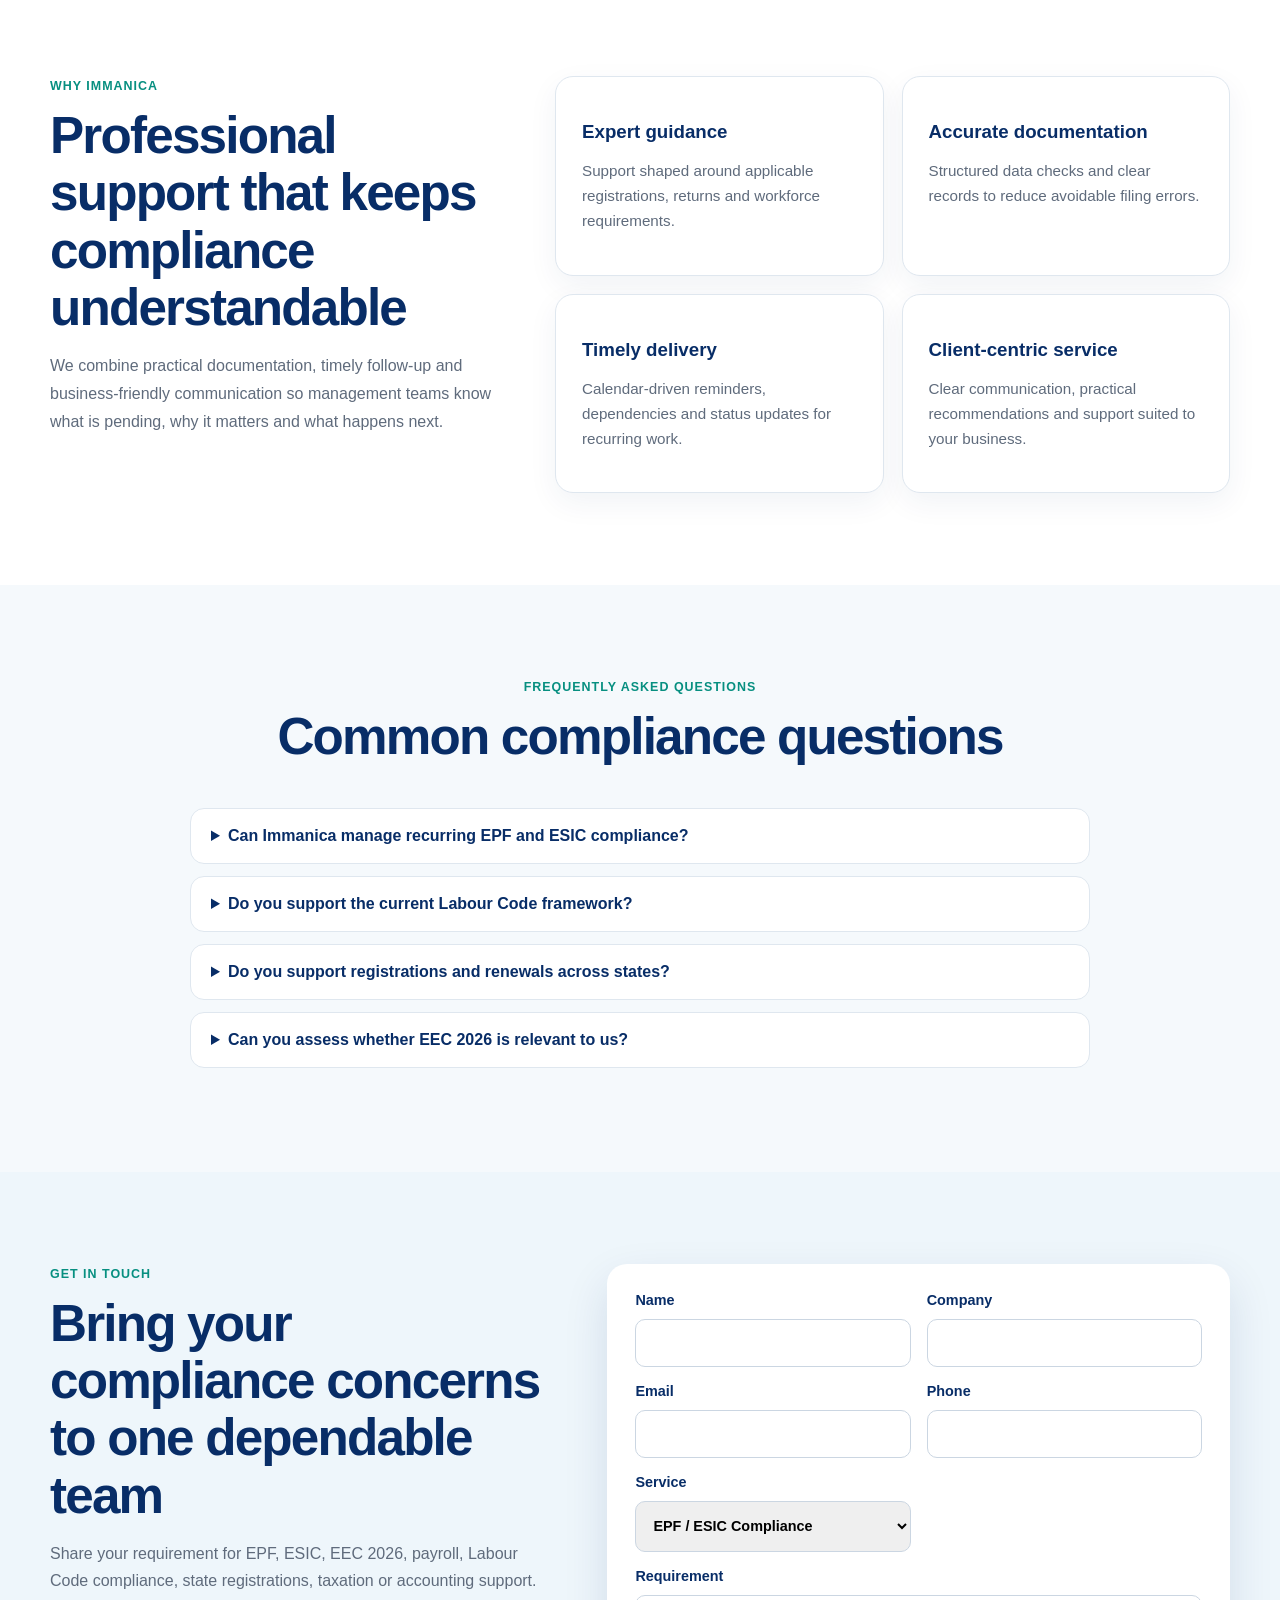
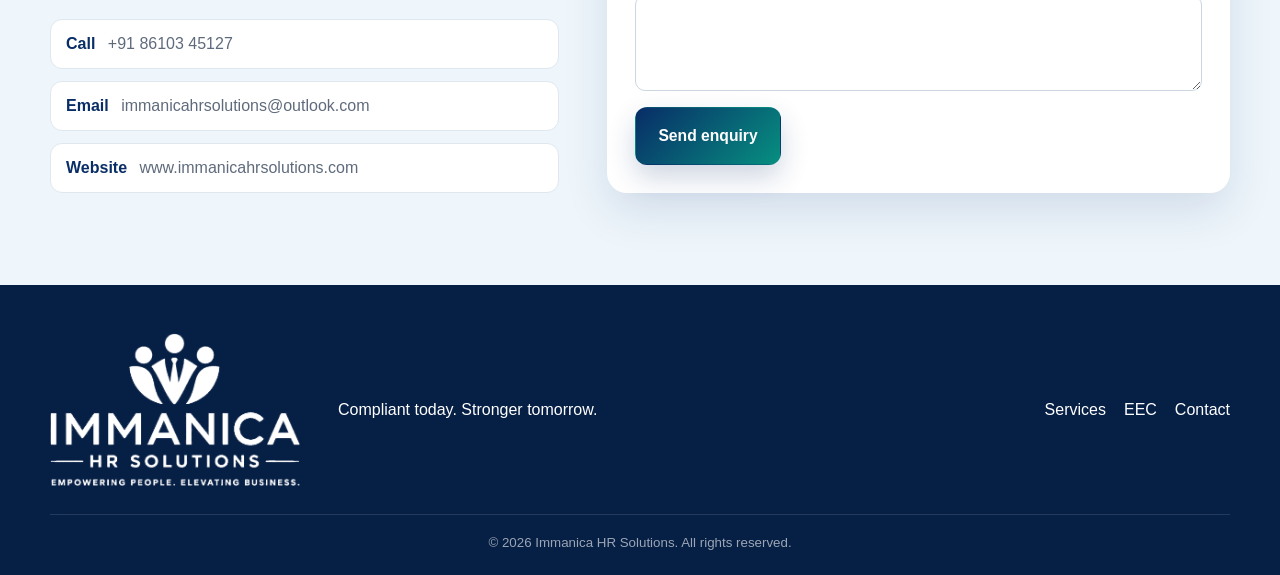
==== commit 2ba4dcb9: "Add files via upload" ====
--- a/index.html
+++ b/index.html
@@ -1,5 +1,4 @@
-<!doctype html><html lang="en"><head><meta charset="utf-8"><meta name="viewport" content="width=device-width,initial-scale=1,viewport-fit=cover"><meta name="description" content="Immanica HR Solutions provides PF, ESI, payroll, labour law, taxation and statutory compliance support across India."><title>Immanica HR Solutions | HR & Compliance</title><link rel="icon" href="assets/immanica-logo-transparent.png"><link rel="stylesheet" href="styles.css"></head><body class="is-loading">
-<div id="splash" class="splash" aria-hidden="true"><div class="splash-inner"><img src="assets/immanica-logo-transparent.png" alt="Immanica HR Solutions"><span>Empowering People. Elevating Business.</span><i aria-hidden="true"></i></div></div>
+<!doctype html><html lang="en"><head><meta charset="utf-8"><meta name="viewport" content="width=device-width,initial-scale=1,viewport-fit=cover"><meta name="description" content="Immanica HR Solutions provides EPF, ESIC, payroll, Labour Code, taxation, accounting and statutory compliance support across India."><title>Immanica HR Solutions | HR, Payroll & Compliance</title><link rel="icon" href="assets/immanica-logo-transparent.png"><link rel="stylesheet" href="styles.css"></head><body>
 <header class="site-header"><div class="shell nav-wrap"><a class="brand" href="#home" aria-label="Immanica home"><img src="assets/immanica-logo-transparent.png" alt="Immanica HR Solutions"></a><button class="menu-toggle" aria-expanded="false" aria-controls="main-nav"><span></span><span></span><span></span></button><nav id="main-nav"><a href="#services">Services</a><a href="#eec">EEC</a><a href="#process">Process</a><a href="#industries">Industries</a><a href="#contact">Contact</a><a class="nav-cta" href="tel:+918610345127">Talk to an Expert</a></nav></div></header>
 <main id="home">
 <section class="hero" aria-label="Immanica featured services">
@@ -8,10 +7,10 @@
       <article class="slide active" data-theme="compliance" aria-hidden="false">
         <div class="shell hero-grid">
           <div class="hero-copy">
-            <span class="eyebrow">PF & ESI COMPLIANCE</span>
+            <span class="eyebrow">STATUTORY & LABOUR CODE COMPLIANCE</span>
             <h1>Stay ready for every statutory deadline.</h1>
-            <p>We review employee records, registrations, monthly filings and statutory documents so compliance gaps are identified early and closed correctly.</p>
-            <ul class="hero-points"><li>PF, ESI and employee record review</li><li>Monthly filings and payment coordination</li><li>Clear documentation and closure tracking</li></ul>
+            <p>We review employee records, registrations, payroll inputs, statutory filings and Labour Code obligations so compliance gaps are identified early and closed correctly.</p>
+            <ul class="hero-points"><li>EPF, ESIC and employee master review</li><li>Labour Code, wage and statutory register support</li><li>Monthly filings, licences and closure tracking</li></ul>
             <div class="hero-actions"><a class="btn primary" href="#contact">Request a compliance review</a><a class="btn ghost" href="#services">Explore services</a></div>
           </div>
           <div class="hero-visual"><img src="assets/slide-audit.svg" alt="HR team reviewing statutory compliance records"></div>
@@ -20,10 +19,10 @@
       <article class="slide" data-theme="eec" aria-hidden="true">
         <div class="shell hero-grid visual-left">
           <div class="hero-copy">
-            <span class="eyebrow">EMPLOYEE ENROLMENT CAMPAIGN</span>
-            <h2>Correct eligible PF record gaps through EEC.</h2>
-            <p>Receive structured assistance for employee identification, UAN and KYC review, date-of-joining corrections, authentication, file preparation and contribution payment.</p>
-            <ul class="hero-points"><li>Eligibility and historical record assessment</li><li>UAN, KYC and joining-date validation</li><li>File upload and payment assistance</li></ul>
+            <span class="eyebrow">EMPLOYEES’ ENROLMENT CAMPAIGN 2026</span>
+            <h2>Regularise eligible PF gaps before 31 October 2026.</h2>
+            <p>EEC 2026 gives eligible employers a time-bound opportunity to enrol qualifying employees left out of EPF coverage from 1 April 2009 to 31 March 2026. We support the review, UAN/FAT steps, ECR-linked filing, payment and final declaration process.</p>
+            <ul class="hero-points"><li>Eligibility and historical record assessment</li><li>Face Authentication-based UAN support</li><li>ECR, TRRN, challan and declaration assistance</li></ul>
             <div class="hero-actions"><a class="btn primary" href="#eec">View EEC support</a><a class="btn ghost" href="#contact">Talk to an expert</a></div>
           </div>
           <div class="hero-visual"><img src="assets/slide-eec.svg" alt="Employee enrolment and PF record correction workflow"></div>
@@ -49,24 +48,24 @@
   </div>
 </section>
 <section class="trust-strip"><div class="shell trust-grid"><div><strong>100%</strong><span>Compliance-focused approach</span></div><div><strong>Pan India</strong><span>Multi-state support</span></div><div><strong>End-to-end</strong><span>Registration to returns</span></div><div><strong>Responsive</strong><span>Clear follow-up and guidance</span></div></div></section>
-<section id="services" class="section"><div class="shell"><div class="section-head"><span class="eyebrow">Our services</span><h2>Complete HR, labour and business compliance support</h2><p>Structured support for recurring filings, one-time registrations, record corrections and management reporting.</p></div><div class="service-grid">
-<article><span>01</span><h3>PF Compliance</h3><p>Registration, ECR filing, UAN activation, KYC and joining-date corrections, challan payment, transfer and withdrawal support, annual returns and historical record review.</p></article>
-<article><span>02</span><h3>ESI Compliance</h3><p>Employer registration, IP generation, monthly contribution filing, payment coordination, half-yearly returns, employee updates and claim documentation support.</p></article>
-<article><span>03</span><h3>Professional Tax</h3><p>State-specific registration, periodic deduction and payment, annual return filing, employee mapping and support for establishments operating across multiple states.</p></article>
-<article><span>04</span><h3>MSME / Udyam</h3><p>New Udyam registration, certificate assistance, NIC code guidance, amendments, data corrections and renewal-related support.</p></article>
-<article><span>05</span><h3>Labour Welfare Fund</h3><p>LWF registration, employee coverage assessment, bi-annual contribution processing, payment support and state-wise return filing.</p></article>
-<article><span>06</span><h3>Factories Act</h3><p>Factory licence applications and renewals, annual and half-yearly returns, statutory register maintenance and compliance documentation.</p></article>
-<article><span>07</span><h3>CLRA Compliance</h3><p>Principal employer registration, contractor licence support, muster rolls, statutory registers, annual returns and contractor compliance coordination.</p></article>
-<article><span>08</span><h3>Minimum Wages</h3><p>State-wise wage advisory, VDA revision updates, wage register maintenance, payroll validation and compliance audit support.</p></article>
-<article><span>09</span><h3>Shops & Establishments</h3><p>New registrations, renewals, address and employee amendments, certificate display guidance and multi-state establishment support.</p></article>
-<article><span>10</span><h3>Payroll & HR Operations</h3><p>Payroll processing, statutory deductions, reimbursements, employee master maintenance, payslips, payroll accounting and periodic reports.</p></article>
-<article><span>11</span><h3>Tax & Regulatory</h3><p>GST returns and advisory, TDS filing and reconciliation, income-tax compliance, ROC support and broader statutory management.</p></article>
-<article><span>12</span><h3>Accounts & MIS</h3><p>Bookkeeping, GL, AP and AR, bank reconciliation, fixed assets, inventory and cost accounting, month-end close and MIS reporting.</p></article>
+<section id="services" class="section"><div class="shell"><div class="section-head"><span class="eyebrow">Our services</span><h2>Complete workforce, statutory and business compliance support</h2><p>Practical support for recurring filings, Labour Code readiness, registrations, payroll operations, record corrections, licences and management reporting.</p></div><div class="service-grid">
+<article><span>01</span><h3>EPF / EPS Compliance</h3><p>Establishment coverage, employee enrolment, UAN and KYC support, ECR filing, challan coordination, member-data corrections, transfer/claim guidance and historical compliance review.</p></article>
+<article><span>02</span><h3>ESIC Compliance</h3><p>Employer registration, employee/IP onboarding, contribution preparation, payment coordination, employee updates, records and claim-documentation assistance under applicable social-security requirements.</p></article>
+<article><span>03</span><h3>Professional Tax</h3><p>State-specific registration, employee mapping, periodic deductions and payments, return filing, amendments and multi-state compliance coordination.</p></article>
+<article><span>04</span><h3>MSME / Udyam & Registrations</h3><p>Udyam registration and amendments, NIC-code guidance, certificate corrections and coordination for selected business registrations relevant to the establishment.</p></article>
+<article><span>05</span><h3>Labour Welfare Fund</h3><p>State-wise applicability review, registration, employee coverage mapping, periodic contribution processing, payment support and return filing.</p></article>
+<article><span>06</span><h3>Labour Codes & OSH Compliance</h3><p>Support aligned to the current Labour Code framework, including working-condition documentation, safety and health records, appointment-letter processes, registers, returns and applicable establishment obligations.</p></article>
+<article><span>07</span><h3>Contract Labour & Contractor Compliance</h3><p>Principal-employer and contractor compliance support, licence/registration coordination where applicable, worker records, wage/muster documentation and contractor compliance tracking.</p></article>
+<article><span>08</span><h3>Wages, Bonus & Employee Benefits</h3><p>Minimum-wage and VDA monitoring, payroll validation, wage records, bonus and gratuity process support, maternity-related documentation and other applicable employee-benefit compliance.</p></article>
+<article><span>09</span><h3>Shops & Establishments</h3><p>State-specific registrations, renewals and amendments, establishment records, notices/display guidance and coordination for multi-location operations.</p></article>
+<article><span>10</span><h3>Payroll & HR Operations</h3><p>Monthly payroll processing, statutory deductions, reimbursements, employee master maintenance, payslips, full-and-final inputs, payroll accounting and periodic reports.</p></article>
+<article><span>11</span><h3>Tax & Regulatory Support</h3><p>GST and TDS compliance support, reconciliations, selected income-tax and ROC coordination, due-date tracking and supporting documentation.</p></article>
+<article><span>12</span><h3>Accounts, Bookkeeping & MIS</h3><p>Bookkeeping, GL, AP and AR, bank reconciliation, fixed assets, inventory/cost accounting, month-end close and management-information reporting.</p></article>
 </div></div></section>
-<section id="eec" class="section eec"><div class="shell eec-grid"><div><span class="eyebrow">Dedicated EEC support</span><h2>Regularise eligible past PF records with a controlled, documented process</h2><p>EEC may help eligible employers address unregistered employees and selected historical PF record issues. Immanica supports the operational process from initial review through filing and payment.</p><div class="check-grid"><span>Unregistered employee review</span><span>UAN and KYC verification</span><span>Date of Joining corrections</span><span>Face Authentication assistance</span><span>EEC text-file preparation</span><span>Contribution and challan support</span></div><a class="btn primary" href="#contact">Book an EEC assessment</a></div><aside><h3>How we support you</h3><ol><li><b>Review</b><small>Analyse employee and PF records.</small></li><li><b>Identify</b><small>Map eligible gaps and discrepancies.</small></li><li><b>Prepare</b><small>Validate employee and employer data.</small></li><li><b>Authenticate</b><small>Guide face-authentication steps.</small></li><li><b>Upload</b><small>Prepare and submit the EEC file.</small></li><li><b>Complete</b><small>Support contribution payment and closure.</small></li></ol></aside></div></section>
-<section id="process" class="section"><div class="shell"><div class="section-head"><span class="eyebrow">Our process</span><h2>Clear ownership from discovery to completion</h2></div><div class="process"><div><b>01</b><h3>Requirement discovery</h3><p>Understand your establishment, employee strength, states, registrations and immediate concerns.</p></div><div><b>02</b><h3>Document review</h3><p>Check records, past filings, certificates, employee masters, payroll inputs and statutory deadlines.</p></div><div><b>03</b><h3>Action plan</h3><p>Prioritise risks, corrections, renewals, filings and dependencies with clear responsibilities.</p></div><div><b>04</b><h3>Execution & follow-up</h3><p>Prepare, submit, track and document each activity with proactive reminders and closure updates.</p></div></div></div></section>
+<section id="eec" class="section eec"><div class="shell eec-grid"><div><span class="eyebrow">EEC 2026 — time-bound EPFO support</span><h2>Regularise eligible left-out employees before the EEC 2026 window closes</h2><p>The Employees’ Enrolment Campaign 2026 is open from 1 July 2026 to 31 October 2026 and covers eligible employees left out of EPF coverage during 1 April 2009 to 31 March 2026, subject to the campaign conditions. Immanica supports the operational process from eligibility review through digital declaration and payment.</p><p class="eec-deadline"><strong>Campaign deadline:</strong> 31 October 2026. Early record review is recommended so UAN, Face Authentication, ECR/TRRN and payment dependencies can be completed in time.</p><div class="check-grid"><span>Eligibility and employee-record review</span><span>Face Authentication-based UAN support</span><span>Employment-data validation</span><span>ECR and TRRN coordination</span><span>EEC challan and payment support</span><span>DSC / eSign declaration assistance</span></div><a class="btn primary" href="#contact">Book an EEC 2026 assessment</a></div><aside><h3>How we support you</h3><ol><li><b>Review</b><small>Analyse employee and EPF records against EEC 2026 eligibility.</small></li><li><b>Identify</b><small>Map qualifying left-out employees and data gaps.</small></li><li><b>Prepare</b><small>Validate employer and employment information.</small></li><li><b>Authenticate</b><small>Guide Face Authentication-based UAN steps.</small></li><li><b>File</b><small>Support ECR/TRRN, challan and portal workflow.</small></li><li><b>Complete</b><small>Assist final declaration, payment and closure records.</small></li></ol></aside></div></section>
+<section id="process" class="section"><div class="shell"><div class="section-head"><span class="eyebrow">Our process</span><h2>Clear ownership from discovery to completion</h2><p>Each engagement is mapped to the applicable central Labour Codes, state rules, registrations and recurring statutory calendar.</p></div><div class="process"><div><b>01</b><h3>Requirement discovery</h3><p>Understand your establishment, employee strength, states, registrations and immediate concerns.</p></div><div><b>02</b><h3>Document review</h3><p>Check records, past filings, certificates, employee masters, payroll inputs and statutory deadlines.</p></div><div><b>03</b><h3>Action plan</h3><p>Prioritise risks, corrections, renewals, filings and dependencies with clear responsibilities.</p></div><div><b>04</b><h3>Execution & follow-up</h3><p>Prepare, submit, track and document each activity with proactive reminders and closure updates.</p></div></div></div></section>
 <section id="industries" class="section industries"><div class="shell"><div class="section-head"><span class="eyebrow">Industries supported</span><h2>Compliance frameworks adapted to different workforces</h2></div><div class="industry-grid"><span>IT & ITES</span><span>Manufacturing</span><span>Retail</span><span>Healthcare</span><span>Logistics</span><span>Construction</span><span>Professional Services</span><span>Startups & SMEs</span></div></div></section>
 <section class="section why"><div class="shell why-grid"><div><span class="eyebrow">Why Immanica</span><h2>Professional support that keeps compliance understandable</h2><p>We combine practical documentation, timely follow-up and business-friendly communication so management teams know what is pending, why it matters and what happens next.</p></div><div class="why-cards"><article><h3>Expert guidance</h3><p>Support shaped around applicable registrations, returns and workforce requirements.</p></article><article><h3>Accurate documentation</h3><p>Structured data checks and clear records to reduce avoidable filing errors.</p></article><article><h3>Timely delivery</h3><p>Calendar-driven reminders, dependencies and status updates for recurring work.</p></article><article><h3>Client-centric service</h3><p>Clear communication, practical recommendations and support suited to your business.</p></article></div></div></section>
-<section class="section faq"><div class="shell"><div class="section-head"><span class="eyebrow">Frequently asked questions</span><h2>Common compliance questions</h2></div><div class="faq-list"><details><summary>Can Immanica manage monthly PF and ESI filings?</summary><p>Yes. Support can include employee master review, contribution inputs, ECR or monthly filing preparation, payment coordination and filing records.</p></details><details><summary>Do you support registrations and renewals across states?</summary><p>Yes. Scope can cover state-specific PT, LWF, Shops & Establishments and other applicable registrations, subject to establishment details and local rules.</p></details><details><summary>What information is needed to begin?</summary><p>Typically, establishment documents, prior registration certificates, employee master data, payroll records, previous returns and details of the issue to be corrected.</p></details><details><summary>Can you assess whether EEC is relevant to us?</summary><p>Yes. An initial review can identify potentially eligible employee records and the documentation needed before proceeding.</p></details></div></div></section>
-<section id="contact" class="section contact"><div class="shell contact-grid"><div><span class="eyebrow">Get in touch</span><h2>Bring your compliance concerns to one dependable team</h2><p>Share your requirement for PF, ESI, payroll, labour compliance, taxation or accounting support.</p><div class="contact-links"><a href="tel:+918610345127"><b>Call</b> +91 86103 45127</a><a href="mailto:immanicahrsolutions@outlook.com"><b>Email</b> immanicahrsolutions@outlook.com</a><a href="https://www.immanicahrsolutions.com"><b>Website</b> www.immanicahrsolutions.com</a></div></div><form id="enquiryForm"><label>Name<input name="name" required></label><label>Company<input name="company"></label><label>Email<input name="email" type="email" required></label><label>Phone<input name="phone" inputmode="tel" required></label><label>Service<select name="service"><option>PF / ESI Compliance</option><option>EEC</option><option>Payroll</option><option>Labour Compliance</option><option>Taxation & Accounting</option><option>Other</option></select></label><label>Requirement<textarea name="message" rows="4" required></textarea></label><button class="btn primary" type="submit">Send enquiry</button><small id="formStatus"></small></form></div></section>
+<section class="section faq"><div class="shell"><div class="section-head"><span class="eyebrow">Frequently asked questions</span><h2>Common compliance questions</h2></div><div class="faq-list"><details><summary>Can Immanica manage recurring EPF and ESIC compliance?</summary><p>Yes. Support can include employee-master validation, contribution inputs, ECR or other applicable filing preparation, payment coordination, employee updates and filing records.</p></details><details><summary>Do you support the current Labour Code framework?</summary><p>Yes. Scope can include readiness reviews, wage and employee-record checks, working-condition documentation, statutory registers, contractor compliance and applicable central/state requirements.</p></details><details><summary>Do you support registrations and renewals across states?</summary><p>Yes. Scope can cover state-specific Professional Tax, Labour Welfare Fund, Shops & Establishments and other applicable registrations, subject to establishment details and local rules.</p></details><details><summary>Can you assess whether EEC 2026 is relevant to us?</summary><p>Yes. We can review potentially eligible left-out employee records and help identify the UAN, Face Authentication, ECR/TRRN, payment and declaration steps required before the 31 October 2026 deadline.</p></details></div></div></section>
+<section id="contact" class="section contact"><div class="shell contact-grid"><div><span class="eyebrow">Get in touch</span><h2>Bring your compliance concerns to one dependable team</h2><p>Share your requirement for EPF, ESIC, EEC 2026, payroll, Labour Code compliance, state registrations, taxation or accounting support.</p><div class="contact-links"><a href="tel:+918610345127"><b>Call</b> +91 86103 45127</a><a href="mailto:immanicahrsolutions@outlook.com"><b>Email</b> immanicahrsolutions@outlook.com</a><a href="https://www.immanicahrsolutions.com"><b>Website</b> www.immanicahrsolutions.com</a></div></div><form id="enquiryForm"><label>Name<input name="name" required></label><label>Company<input name="company"></label><label>Email<input name="email" type="email" required></label><label>Phone<input name="phone" inputmode="tel" required></label><label>Service<select name="service"><option>EPF / ESIC Compliance</option><option>EEC 2026</option><option>Labour Codes & OSH Compliance</option><option>Payroll & HR Operations</option><option>Professional Tax / LWF</option><option>Shops & Establishments</option><option>Contract Labour Compliance</option><option>MSME / Udyam</option><option>Taxation & Accounting</option><option>Other</option></select></label><label>Requirement<textarea name="message" rows="4" required></textarea></label><button class="btn primary" type="submit">Send enquiry</button><small id="formStatus"></small></form></div></section>
 </main><footer><div class="shell footer-grid"><img src="assets/immanica-logo-transparent.png" alt="Immanica HR Solutions"><p>Compliant today. Stronger tomorrow.</p><div><a href="#services">Services</a><a href="#eec">EEC</a><a href="#contact">Contact</a></div><small>© <span id="year"></span> Immanica HR Solutions. All rights reserved.</small></div></footer><a class="whatsapp" href="https://wa.me/918610345127?text=Hello%20Immanica%20HR%20Solutions%2C%20I%20would%20like%20to%20know%20more%20about%20your%20HR%20and%20compliance%20services." aria-label="Chat on WhatsApp" title="Chat with us"><svg viewBox="0 0 32 32" aria-hidden="true"><path d="M16 3C8.83 3 3 8.65 3 15.61c0 2.46.73 4.86 2.1 6.9L3.7 29l6.72-1.36A13.2 13.2 0 0 0 16 28.24c7.17 0 13-5.65 13-12.63S23.17 3 16 3Zm0 22.95c-1.8 0-3.56-.47-5.08-1.36l-.36-.21-3.99.81.84-3.86-.24-.38a10.08 10.08 0 0 1-1.64-5.34C5.53 10.03 10.23 5.3 16 5.3s10.47 4.73 10.47 10.31S21.77 25.95 16 25.95Zm5.76-7.72c-.31-.15-1.84-.88-2.13-.98-.29-.1-.5-.15-.71.15-.21.3-.82.98-1 1.18-.18.2-.37.23-.68.08-.31-.15-1.31-.47-2.49-1.5-.92-.79-1.54-1.77-1.72-2.07-.18-.3-.02-.46.14-.61.14-.14.31-.36.47-.54.16-.18.21-.3.31-.51.1-.2.05-.38-.03-.54-.08-.15-.71-1.65-.97-2.26-.26-.61-.52-.52-.71-.53h-.61c-.21 0-.55.08-.84.38-.29.3-1.1 1.04-1.1 2.54s1.13 2.95 1.29 3.15c.16.2 2.22 3.29 5.38 4.61.75.32 1.34.51 1.8.65.76.23 1.44.2 1.99.12.61-.09 1.84-.73 2.1-1.43.26-.7.26-1.31.18-1.43-.08-.12-.29-.2-.6-.35Z"/></svg></a><script src="script.js"></script></body></html>
--- a/styles.css
+++ b/styles.css
@@ -1,4 +1,4 @@
-:root{--navy:#082d67;--blue:#0b60c6;--teal:#078f80;--green:#0c765b;--gold:#ffb000;--ink:#172033;--muted:#5f6b7c;--line:#dfe7ef;--soft:#f5f9fc;--white:#fff;--shadow:0 18px 45px rgba(8,45,103,.12)}*{box-sizing:border-box}html{scroll-behavior:smooth}body{margin:0;font-family:Arial,Calibri,sans-serif;color:var(--ink);background:#fff;overflow-x:hidden}img{max-width:100%;display:block}a{text-decoration:none;color:inherit}.shell{width:min(1180px,calc(100% - 40px));margin:auto}.splash{position:fixed;inset:0;background:#fff;z-index:9999;display:grid;place-content:center;text-align:center;transition:opacity .55s,visibility .55s}.splash img{width:min(420px,72vw);margin:auto}.splash span{margin-top:14px;color:var(--muted);font-weight:700;letter-spacing:.12em;text-transform:uppercase;font-size:.76rem}.splash.hide{opacity:0;visibility:hidden}.site-header{position:sticky;top:0;z-index:1000;background:rgba(255,255,255,.94);backdrop-filter:blur(14px);border-bottom:1px solid rgba(8,45,103,.08)}.nav-wrap{height:86px;display:flex;align-items:center;justify-content:space-between}.brand img{width:230px;height:74px;object-fit:contain}.site-header nav{display:flex;align-items:center;gap:28px;font-weight:700}.site-header nav a{font-size:.95rem}.nav-cta{background:var(--navy);color:#fff;padding:13px 18px;border-radius:999px}.menu-toggle{display:none;border:0;background:none;padding:8px}.menu-toggle span{display:block;width:26px;height:2px;background:var(--navy);margin:5px}.hero{background:linear-gradient(135deg,#f7fbff,#eefaf7);position:relative}.carousel{position:relative;overflow:hidden}.slides{min-height:650px}.slide{position:absolute;inset:0;opacity:0;visibility:hidden;transform:translateX(4%);transition:opacity .7s ease,transform .7s ease,visibility .7s}.slide.active{position:relative;opacity:1;visibility:visible;transform:none}.hero-grid{min-height:650px;display:grid;grid-template-columns:1.05fr .95fr;align-items:center;gap:54px;padding-block:56px}.eyebrow{display:inline-flex;color:var(--teal);font-weight:800;letter-spacing:.08em;text-transform:uppercase;font-size:.78rem;margin-bottom:14px}.hero h1,.hero h2{font-size:clamp(2.45rem,5vw,4.8rem);line-height:1.02;letter-spacing:-.045em;margin:0 0 20px;color:var(--navy)}.hero p{font-size:1.13rem;line-height:1.75;color:var(--muted);max-width:680px}.hero-actions{display:flex;gap:14px;flex-wrap:wrap;margin-top:28px}.btn{display:inline-flex;align-items:center;justify-content:center;min-height:50px;padding:0 22px;border-radius:12px;font-weight:800;border:1px solid transparent;cursor:pointer;font-family:inherit;font-size:.98rem}.btn.primary{background:linear-gradient(135deg,var(--navy),var(--teal));color:#fff;box-shadow:0 12px 28px rgba(8,45,103,.2)}.btn.ghost{border-color:#aebdce;background:#fff;color:var(--navy)}.hero-visual img{width:100%;filter:drop-shadow(0 25px 30px rgba(8,45,103,.12))}.proof{display:flex;gap:12px;flex-wrap:wrap;margin-top:30px}.proof b{background:#fff;border:1px solid var(--line);padding:10px 14px;border-radius:999px;font-size:.88rem;color:var(--navy)}.carousel-btn{position:absolute;top:50%;transform:translateY(-50%);width:48px;height:48px;border-radius:50%;border:1px solid #ccd8e5;background:rgba(255,255,255,.9);font-size:2rem;color:var(--navy);cursor:pointer;z-index:5}.carousel-btn.prev{left:18px}.carousel-btn.next{right:18px}.dots{position:absolute;bottom:22px;left:50%;transform:translateX(-50%);display:flex;gap:9px;z-index:5}.dots button{width:10px;height:10px;border-radius:50%;border:0;background:#a9b9c9;padding:0}.dots button.active{width:30px;border-radius:8px;background:var(--teal)}.trust-strip{background:var(--navy);color:#fff}.trust-grid{display:grid;grid-template-columns:repeat(4,1fr);padding:24px 0;gap:20px}.trust-grid div{display:flex;flex-direction:column;text-align:center;border-right:1px solid rgba(255,255,255,.18)}.trust-grid div:last-child{border:0}.trust-grid strong{font-size:1.25rem}.trust-grid span{opacity:.78;font-size:.86rem;margin-top:5px}.section{padding:92px 0}.section-head{text-align:center;max-width:760px;margin:0 auto 42px}.section h2{font-size:clamp(2rem,4vw,3.35rem);line-height:1.12;letter-spacing:-.035em;margin:0 0 16px;color:var(--navy)}.section-head p,.section>p{color:var(--muted);line-height:1.7}.service-grid{display:grid;grid-template-columns:repeat(3,1fr);gap:20px}.service-grid article,.why-cards article{border:1px solid var(--line);border-radius:18px;padding:26px;background:#fff;box-shadow:0 10px 30px rgba(8,45,103,.06);transition:.25s}.service-grid article:hover,.why-cards article:hover{transform:translateY(-5px);box-shadow:var(--shadow)}.service-grid article>span{display:inline-grid;place-items:center;width:42px;height:42px;border-radius:12px;background:#e9f2ff;color:var(--blue);font-weight:900}.service-grid h3,.why-cards h3{color:var(--navy);margin:18px 0 10px}.service-grid p,.why-cards p{color:var(--muted);line-height:1.65;font-size:.95rem}.eec{background:linear-gradient(135deg,#062f69,#087e72);color:#fff}.eec h2,.eec .eyebrow{color:#fff}.eec-grid{display:grid;grid-template-columns:1.15fr .85fr;gap:54px;align-items:start}.eec p{line-height:1.75;color:rgba(255,255,255,.82)}.check-grid{display:grid;grid-template-columns:repeat(2,1fr);gap:12px;margin:26px 0}.check-grid span{background:rgba(255,255,255,.1);border:1px solid rgba(255,255,255,.18);padding:14px;border-radius:12px}.eec aside{background:#fff;color:var(--ink);padding:28px;border-radius:22px;box-shadow:var(--shadow)}.eec aside h3{margin-top:0;color:var(--navy)}.eec ol{list-style:none;padding:0;margin:0}.eec li{display:grid;grid-template-columns:90px 1fr;gap:12px;padding:13px 0;border-bottom:1px solid var(--line)}.eec li:last-child{border:0}.eec li b{color:var(--teal)}.eec li small{color:var(--muted)}.process{display:grid;grid-template-columns:repeat(4,1fr);gap:18px}.process div{padding:24px;border-radius:18px;background:var(--soft);border:1px solid var(--line)}.process b{color:var(--teal);font-size:1.5rem}.process h3{color:var(--navy)}.process p{color:var(--muted);line-height:1.6}.industries{background:var(--soft)}.industry-grid{display:grid;grid-template-columns:repeat(4,1fr);gap:16px}.industry-grid span{display:grid;place-items:center;min-height:110px;background:#fff;border:1px solid var(--line);border-radius:16px;font-weight:800;color:var(--navy);box-shadow:0 8px 25px rgba(8,45,103,.05)}.why-grid{display:grid;grid-template-columns:.8fr 1.2fr;gap:55px;align-items:start}.why-grid>div>p{color:var(--muted);line-height:1.75}.why-cards{display:grid;grid-template-columns:repeat(2,1fr);gap:18px}.faq{background:var(--soft)}.faq-list{max-width:900px;margin:auto}.faq details{background:#fff;border:1px solid var(--line);border-radius:14px;padding:18px 20px;margin:12px 0}.faq summary{font-weight:800;color:var(--navy);cursor:pointer}.faq details p{color:var(--muted);line-height:1.65}.contact{background:#eef6fb}.contact-grid{display:grid;grid-template-columns:.9fr 1.1fr;gap:48px}.contact-grid>div>p{color:var(--muted);line-height:1.7}.contact-links{display:grid;gap:12px;margin-top:25px}.contact-links a{background:#fff;border:1px solid var(--line);padding:15px;border-radius:12px;color:var(--muted)}.contact-links b{color:var(--navy);margin-right:8px}.contact form{background:#fff;padding:28px;border-radius:20px;box-shadow:var(--shadow);display:grid;grid-template-columns:repeat(2,1fr);gap:16px}.contact label{display:grid;gap:7px;font-weight:700;color:var(--navy);font-size:.9rem}.contact label:last-of-type{grid-column:1/-1}.contact input,.contact select,.contact textarea{width:100%;border:1px solid #cbd6e2;border-radius:10px;padding:13px;font:inherit}.contact textarea{resize:vertical}.contact form .btn{width:max-content}.contact form small{align-self:center;color:var(--teal)}footer{background:#061f45;color:#fff;padding:48px 0 25px}.footer-grid{display:grid;grid-template-columns:260px 1fr auto;align-items:center;gap:28px}.footer-grid img{width:250px;filter:brightness(0) invert(1)}.footer-grid div{display:flex;gap:18px}.footer-grid small{grid-column:1/-1;text-align:center;color:rgba(255,255,255,.6);border-top:1px solid rgba(255,255,255,.12);padding-top:20px}.whatsapp{position:fixed;right:20px;bottom:20px;background:#1da851;color:#fff;padding:13px 18px;border-radius:999px;font-weight:800;box-shadow:var(--shadow);z-index:20}@media(max-width:980px){.site-header nav{position:fixed;top:86px;left:0;right:0;background:#fff;display:none;flex-direction:column;align-items:stretch;padding:22px 30px;border-bottom:1px solid var(--line)}.site-header nav.open{display:flex}.menu-toggle{display:block}.hero-grid,.eec-grid,.why-grid,.contact-grid{grid-template-columns:1fr}.hero-grid{padding-top:45px}.hero-visual{max-width:700px;margin:auto}.service-grid{grid-template-columns:repeat(2,1fr)}.process,.industry-grid{grid-template-columns:repeat(2,1fr)}.footer-grid{grid-template-columns:1fr;text-align:center}.footer-grid img{margin:auto}.footer-grid div{justify-content:center}.trust-grid{grid-template-columns:repeat(2,1fr)}.trust-grid div:nth-child(2){border-right:0}}@media(max-width:640px){.shell{width:min(100% - 24px,1180px)}.nav-wrap{height:74px}.brand img{width:185px;height:62px}.site-header nav{top:74px}.slides,.hero-grid{min-height:720px}.hero-grid{gap:22px;padding-bottom:70px}.hero h1,.hero h2{font-size:2.45rem}.hero p{font-size:1rem}.hero-actions .btn{width:100%}.hero-visual{order:-1}.hero-visual img{max-height:270px}.carousel-btn{display:none}.proof{display:grid;grid-template-columns:1fr}.trust-grid,.service-grid,.process,.industry-grid,.why-cards,.check-grid{grid-template-columns:1fr}.trust-grid div{border-right:0;border-bottom:1px solid rgba(255,255,255,.18);padding-bottom:15px}.section{padding:68px 0}.contact form{grid-template-columns:1fr;padding:20px}.contact label:last-of-type{grid-column:auto}.footer-grid div{flex-direction:column}.whatsapp{font-size:.85rem;right:12px;bottom:12px}.splash img{width:86vw}}
+:root{--navy:#082d67;--blue:#0b60c6;--teal:#078f80;--green:#0c765b;--gold:#ffb000;--ink:#172033;--muted:#5f6b7c;--line:#dfe7ef;--soft:#f5f9fc;--white:#fff;--shadow:0 18px 45px rgba(8,45,103,.12)}*{box-sizing:border-box}html{scroll-behavior:smooth}body{margin:0;font-family:Arial,Calibri,sans-serif;color:var(--ink);background:#fff;overflow-x:hidden}img{max-width:100%;display:block}a{text-decoration:none;color:inherit}.shell{width:min(1180px,calc(100% - 40px));margin:auto}.site-header{position:sticky;top:0;z-index:1000;background:rgba(255,255,255,.94);backdrop-filter:blur(14px);border-bottom:1px solid rgba(8,45,103,.08)}.nav-wrap{height:86px;display:flex;align-items:center;justify-content:space-between}.brand img{width:230px;height:74px;object-fit:contain}.site-header nav{display:flex;align-items:center;gap:28px;font-weight:700}.site-header nav a{font-size:.95rem}.nav-cta{background:var(--navy);color:#fff;padding:13px 18px;border-radius:999px}.menu-toggle{display:none;border:0;background:none;padding:8px}.menu-toggle span{display:block;width:26px;height:2px;background:var(--navy);margin:5px}.hero{background:linear-gradient(135deg,#f7fbff,#eefaf7);position:relative}.carousel{position:relative;overflow:hidden}.slides{min-height:650px}.slide{position:absolute;inset:0;opacity:0;visibility:hidden;transform:translateX(4%);transition:opacity .7s ease,transform .7s ease,visibility .7s}.slide.active{position:relative;opacity:1;visibility:visible;transform:none}.hero-grid{min-height:650px;display:grid;grid-template-columns:1.05fr .95fr;align-items:center;gap:54px;padding-block:56px}.eyebrow{display:inline-flex;color:var(--teal);font-weight:800;letter-spacing:.08em;text-transform:uppercase;font-size:.78rem;margin-bottom:14px}.hero h1,.hero h2{font-size:clamp(2.45rem,5vw,4.8rem);line-height:1.02;letter-spacing:-.045em;margin:0 0 20px;color:var(--navy)}.hero p{font-size:1.13rem;line-height:1.75;color:var(--muted);max-width:680px}.hero-actions{display:flex;gap:14px;flex-wrap:wrap;margin-top:28px}.btn{display:inline-flex;align-items:center;justify-content:center;min-height:50px;padding:0 22px;border-radius:12px;font-weight:800;border:1px solid transparent;cursor:pointer;font-family:inherit;font-size:.98rem}.btn.primary{background:linear-gradient(135deg,var(--navy),var(--teal));color:#fff;box-shadow:0 12px 28px rgba(8,45,103,.2)}.btn.ghost{border-color:#aebdce;background:#fff;color:var(--navy)}.hero-visual img{width:100%;filter:drop-shadow(0 25px 30px rgba(8,45,103,.12))}.proof{display:flex;gap:12px;flex-wrap:wrap;margin-top:30px}.proof b{background:#fff;border:1px solid var(--line);padding:10px 14px;border-radius:999px;font-size:.88rem;color:var(--navy)}.carousel-btn{position:absolute;top:50%;transform:translateY(-50%);width:48px;height:48px;border-radius:50%;border:1px solid #ccd8e5;background:rgba(255,255,255,.9);font-size:2rem;color:var(--navy);cursor:pointer;z-index:5}.carousel-btn.prev{left:18px}.carousel-btn.next{right:18px}.dots{position:absolute;bottom:22px;left:50%;transform:translateX(-50%);display:flex;gap:9px;z-index:5}.dots button{width:10px;height:10px;border-radius:50%;border:0;background:#a9b9c9;padding:0}.dots button.active{width:30px;border-radius:8px;background:var(--teal)}.trust-strip{background:var(--navy);color:#fff}.trust-grid{display:grid;grid-template-columns:repeat(4,1fr);padding:24px 0;gap:20px}.trust-grid div{display:flex;flex-direction:column;text-align:center;border-right:1px solid rgba(255,255,255,.18)}.trust-grid div:last-child{border:0}.trust-grid strong{font-size:1.25rem}.trust-grid span{opacity:.78;font-size:.86rem;margin-top:5px}.section{padding:92px 0}.section-head{text-align:center;max-width:760px;margin:0 auto 42px}.section h2{font-size:clamp(2rem,4vw,3.35rem);line-height:1.12;letter-spacing:-.035em;margin:0 0 16px;color:var(--navy)}.section-head p,.section>p{color:var(--muted);line-height:1.7}.service-grid{display:grid;grid-template-columns:repeat(3,1fr);gap:20px}.service-grid article,.why-cards article{border:1px solid var(--line);border-radius:18px;padding:26px;background:#fff;box-shadow:0 10px 30px rgba(8,45,103,.06);transition:.25s}.service-grid article:hover,.why-cards article:hover{transform:translateY(-5px);box-shadow:var(--shadow)}.service-grid article>span{display:inline-grid;place-items:center;width:42px;height:42px;border-radius:12px;background:#e9f2ff;color:var(--blue);font-weight:900}.service-grid h3,.why-cards h3{color:var(--navy);margin:18px 0 10px}.service-grid p,.why-cards p{color:var(--muted);line-height:1.65;font-size:.95rem}.eec{background:linear-gradient(135deg,#062f69,#087e72);color:#fff}.eec h2,.eec .eyebrow{color:#fff}.eec-grid{display:grid;grid-template-columns:1.15fr .85fr;gap:54px;align-items:start}.eec p{line-height:1.75;color:rgba(255,255,255,.82)}.check-grid{display:grid;grid-template-columns:repeat(2,1fr);gap:12px;margin:26px 0}.check-grid span{background:rgba(255,255,255,.1);border:1px solid rgba(255,255,255,.18);padding:14px;border-radius:12px}.eec aside{background:#fff;color:var(--ink);padding:28px;border-radius:22px;box-shadow:var(--shadow)}.eec aside h3{margin-top:0;color:var(--navy)}.eec ol{list-style:none;padding:0;margin:0}.eec li{display:grid;grid-template-columns:90px 1fr;gap:12px;padding:13px 0;border-bottom:1px solid var(--line)}.eec li:last-child{border:0}.eec li b{color:var(--teal)}.eec li small{color:var(--muted)}.process{display:grid;grid-template-columns:repeat(4,1fr);gap:18px}.process div{padding:24px;border-radius:18px;background:var(--soft);border:1px solid var(--line)}.process b{color:var(--teal);font-size:1.5rem}.process h3{color:var(--navy)}.process p{color:var(--muted);line-height:1.6}.industries{background:var(--soft)}.industry-grid{display:grid;grid-template-columns:repeat(4,1fr);gap:16px}.industry-grid span{display:grid;place-items:center;min-height:110px;background:#fff;border:1px solid var(--line);border-radius:16px;font-weight:800;color:var(--navy);box-shadow:0 8px 25px rgba(8,45,103,.05)}.why-grid{display:grid;grid-template-columns:.8fr 1.2fr;gap:55px;align-items:start}.why-grid>div>p{color:var(--muted);line-height:1.75}.why-cards{display:grid;grid-template-columns:repeat(2,1fr);gap:18px}.faq{background:var(--soft)}.faq-list{max-width:900px;margin:auto}.faq details{background:#fff;border:1px solid var(--line);border-radius:14px;padding:18px 20px;margin:12px 0}.faq summary{font-weight:800;color:var(--navy);cursor:pointer}.faq details p{color:var(--muted);line-height:1.65}.contact{background:#eef6fb}.contact-grid{display:grid;grid-template-columns:.9fr 1.1fr;gap:48px}.contact-grid>div>p{color:var(--muted);line-height:1.7}.contact-links{display:grid;gap:12px;margin-top:25px}.contact-links a{background:#fff;border:1px solid var(--line);padding:15px;border-radius:12px;color:var(--muted)}.contact-links b{color:var(--navy);margin-right:8px}.contact form{background:#fff;padding:28px;border-radius:20px;box-shadow:var(--shadow);display:grid;grid-template-columns:repeat(2,1fr);gap:16px}.contact label{display:grid;gap:7px;font-weight:700;color:var(--navy);font-size:.9rem}.contact label:last-of-type{grid-column:1/-1}.contact input,.contact select,.contact textarea{width:100%;border:1px solid #cbd6e2;border-radius:10px;padding:13px;font:inherit}.contact textarea{resize:vertical}.contact form .btn{width:max-content}.contact form small{align-self:center;color:var(--teal)}footer{background:#061f45;color:#fff;padding:48px 0 25px}.footer-grid{display:grid;grid-template-columns:260px 1fr auto;align-items:center;gap:28px}.footer-grid img{width:250px;filter:brightness(0) invert(1)}.footer-grid div{display:flex;gap:18px}.footer-grid small{grid-column:1/-1;text-align:center;color:rgba(255,255,255,.6);border-top:1px solid rgba(255,255,255,.12);padding-top:20px}.whatsapp{position:fixed;right:20px;bottom:20px;background:#1da851;color:#fff;padding:13px 18px;border-radius:999px;font-weight:800;box-shadow:var(--shadow);z-index:20}@media(max-width:980px){.site-header nav{position:fixed;top:86px;left:0;right:0;background:#fff;display:none;flex-direction:column;align-items:stretch;padding:22px 30px;border-bottom:1px solid var(--line)}.site-header nav.open{display:flex}.menu-toggle{display:block}.hero-grid,.eec-grid,.why-grid,.contact-grid{grid-template-columns:1fr}.hero-grid{padding-top:45px}.hero-visual{max-width:700px;margin:auto}.service-grid{grid-template-columns:repeat(2,1fr)}.process,.industry-grid{grid-template-columns:repeat(2,1fr)}.footer-grid{grid-template-columns:1fr;text-align:center}.footer-grid img{margin:auto}.footer-grid div{justify-content:center}.trust-grid{grid-template-columns:repeat(2,1fr)}.trust-grid div:nth-child(2){border-right:0}}@media(max-width:640px){.shell{width:min(100% - 24px,1180px)}.nav-wrap{height:74px}.brand img{width:185px;height:62px}.site-header nav{top:74px}.slides,.hero-grid{min-height:720px}.hero-grid{gap:22px;padding-bottom:70px}.hero h1,.hero h2{font-size:2.45rem}.hero p{font-size:1rem}.hero-actions .btn{width:100%}.hero-visual{order:-1}.hero-visual img{max-height:270px}.carousel-btn{display:none}.proof{display:grid;grid-template-columns:1fr}.trust-grid,.service-grid,.process,.industry-grid,.why-cards,.check-grid{grid-template-columns:1fr}.trust-grid div{border-right:0;border-bottom:1px solid rgba(255,255,255,.18);padding-bottom:15px}.section{padding:68px 0}.contact form{grid-template-columns:1fr;padding:20px}.contact label:last-of-type{grid-column:auto}.footer-grid div{flex-direction:column}.whatsapp{font-size:.85rem;right:12px;bottom:12px}}
 
 /* Final homepage and typography refinements */
 html,body,button,input,select,textarea{font-family:Arial,Calibri,sans-serif!important}
@@ -73,3 +73,7 @@
 @media(max-width:560px){.carousel,.slides{height:850px;min-height:850px}.hero-grid,.hero-grid.visual-left{grid-template-rows:auto 250px;padding:28px 18px 66px;gap:18px}.hero h1,.hero h2{font-size:clamp(1.82rem,9.2vw,2.55rem)!important;line-height:1.08!important;margin-bottom:12px!important}.hero p{font-size:.94rem!important;line-height:1.55!important;margin-bottom:12px}.hero-points{grid-template-columns:1fr;gap:5px;margin-bottom:16px}.hero-points li{font-size:.84rem}.hero-actions{gap:8px}.hero .btn{font-size:.84rem;padding:11px 14px}.hero-visual{height:250px!important;padding:12px!important;border-radius:20px!important}.carousel-btn{top:auto;bottom:17px;transform:none!important}.carousel-btn.prev{left:18px}.carousel-btn.next{right:18px}.dots{bottom:29px}.carousel-progress{height:2px}}
 @media(max-width:380px){.carousel,.slides{height:875px;min-height:875px}.hero-grid,.hero-grid.visual-left{grid-template-rows:auto 225px;padding-inline:14px}.hero-visual{height:225px!important}.hero .btn{padding:10px 12px}}
 
+
+/* 2026 content refresh */
+.eec-deadline{margin:20px 0 4px;padding:15px 17px;border:1px solid rgba(255,255,255,.22);border-left:4px solid #fff;border-radius:0 12px 12px 0;background:rgba(255,255,255,.1);color:#fff!important}
+.eec-deadline strong{color:#fff}
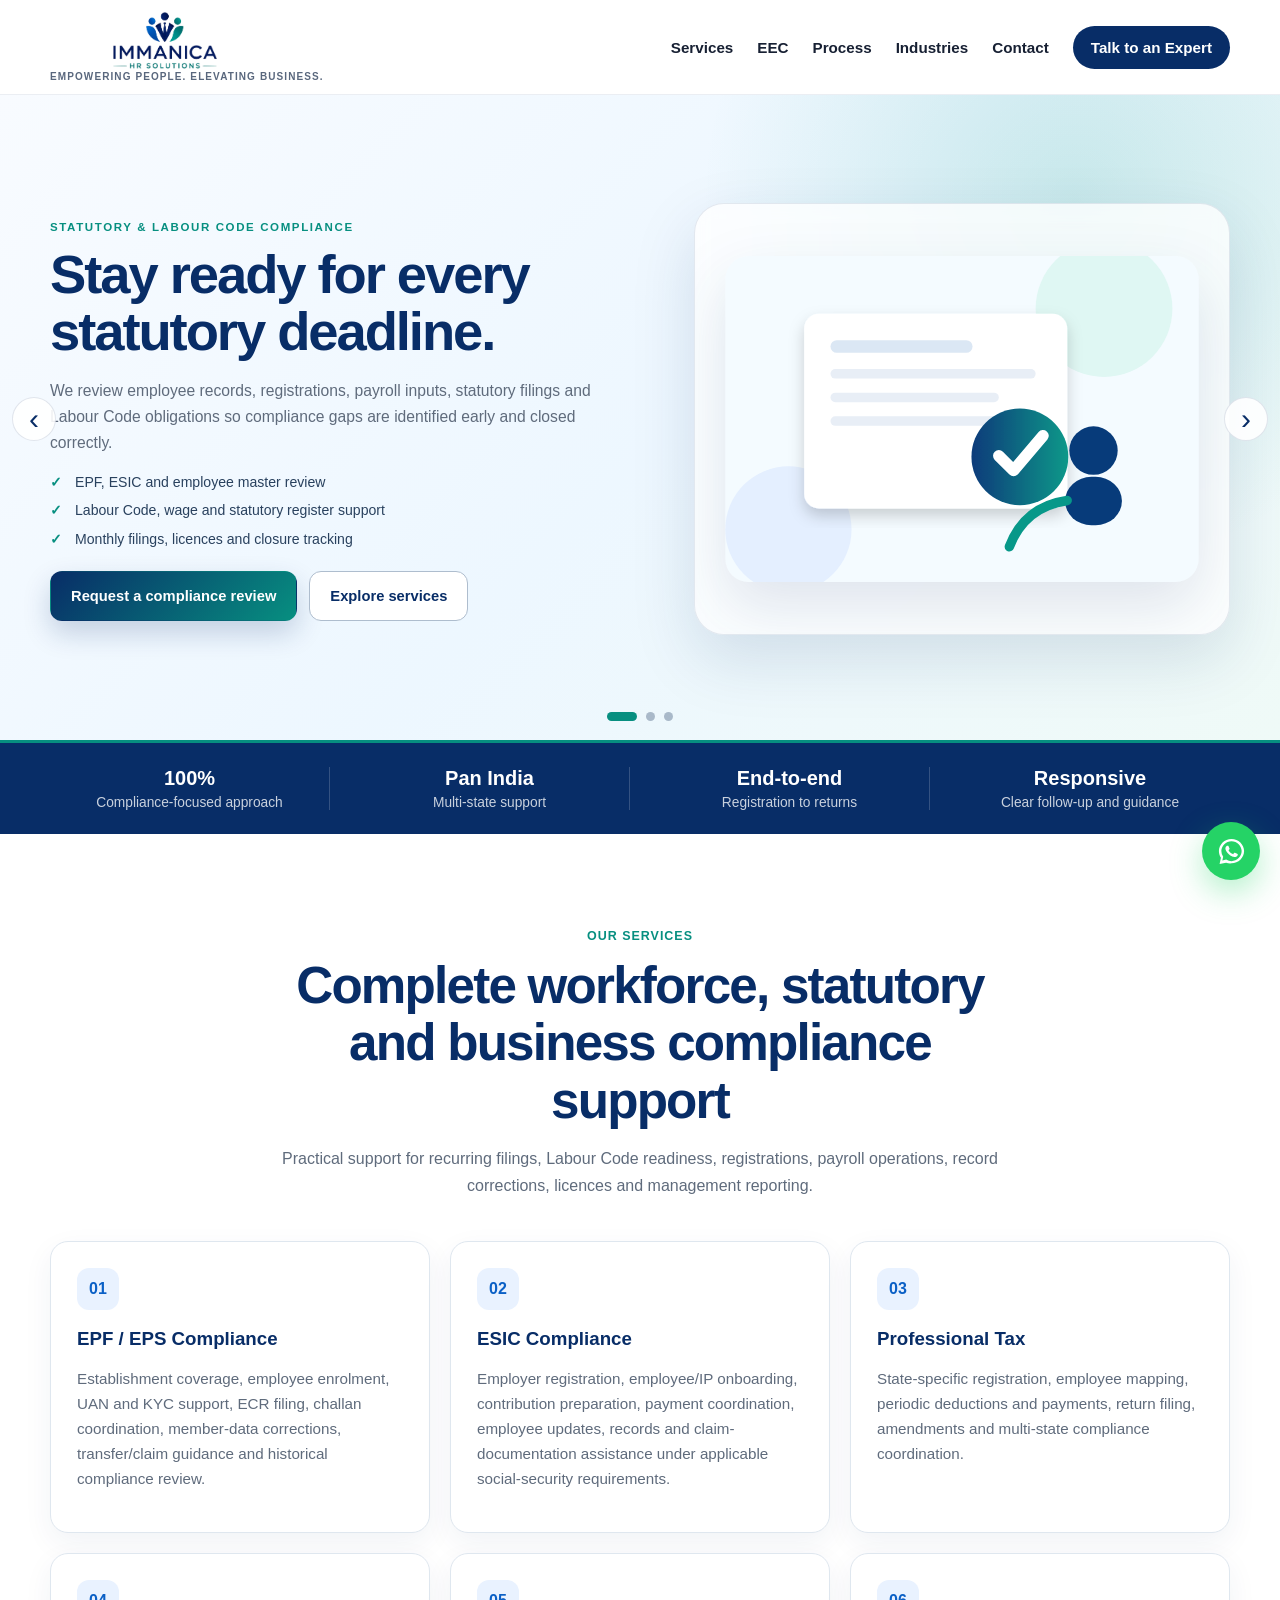
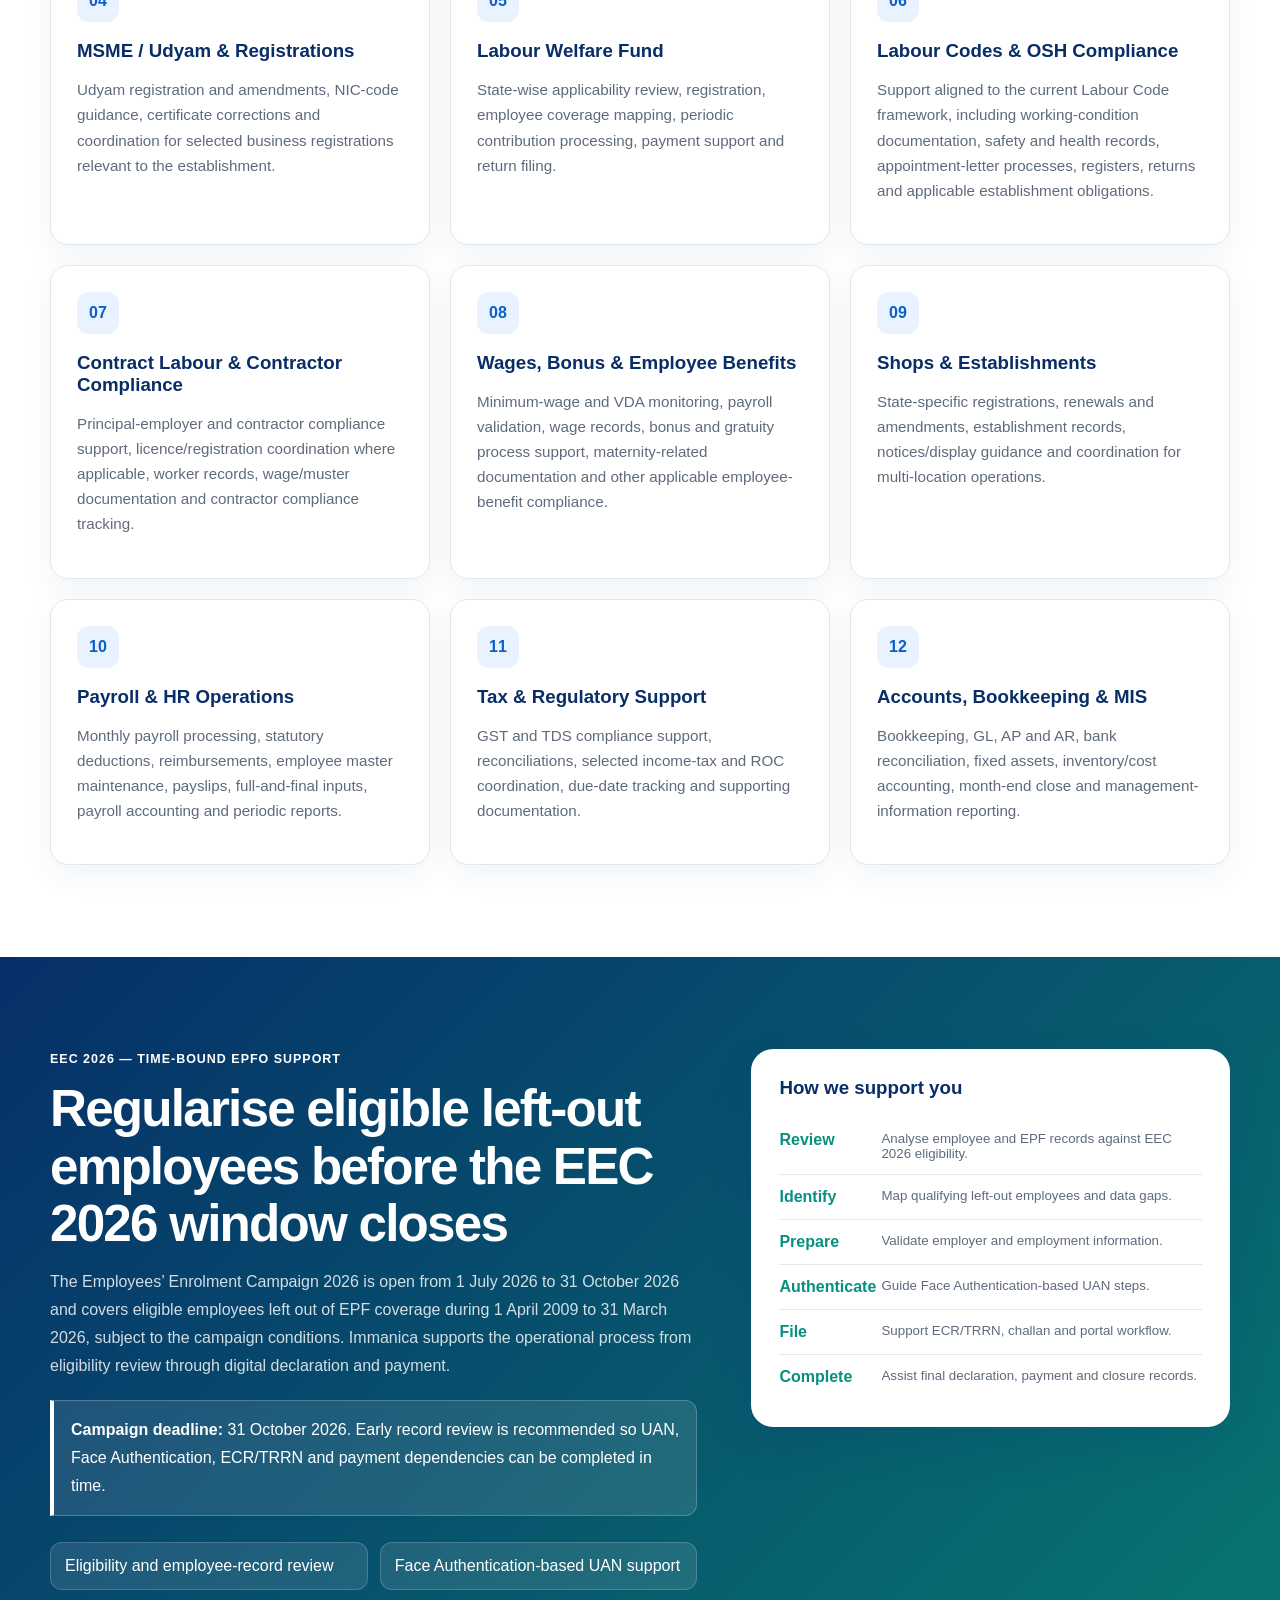
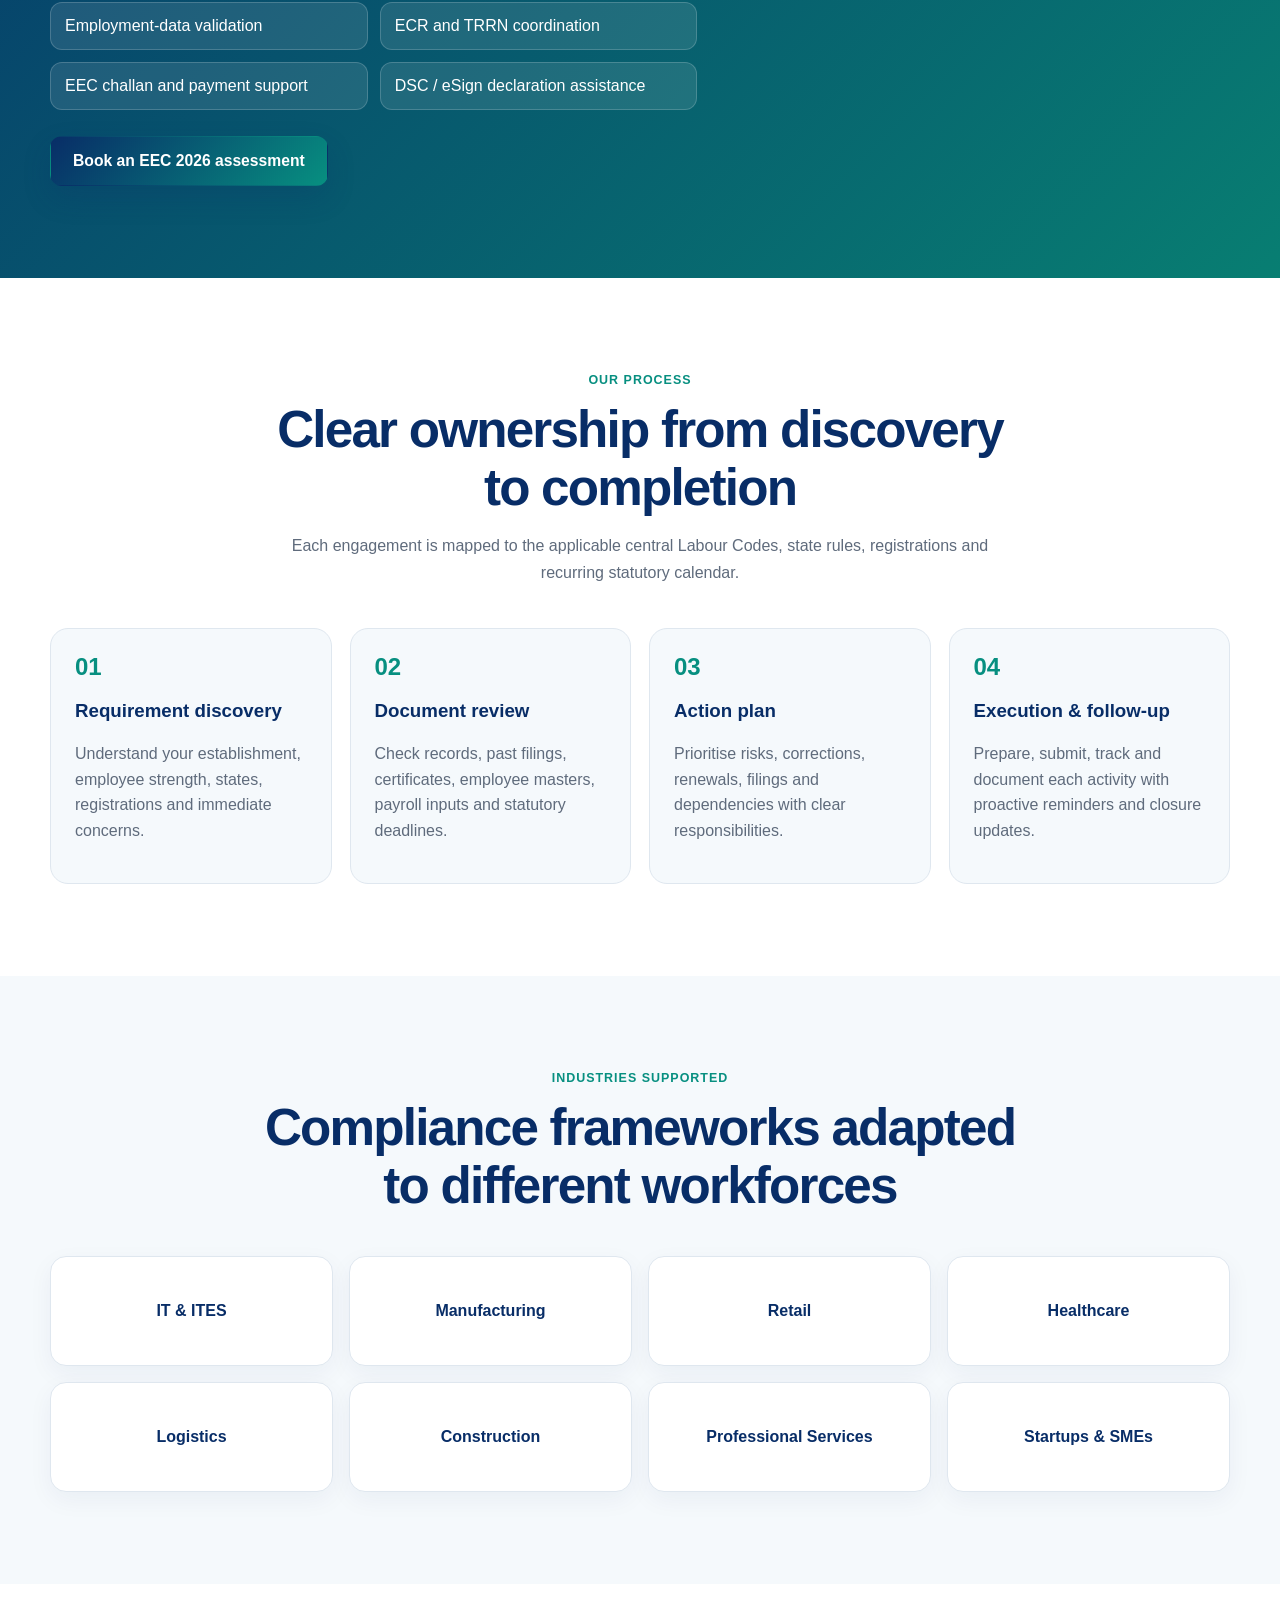
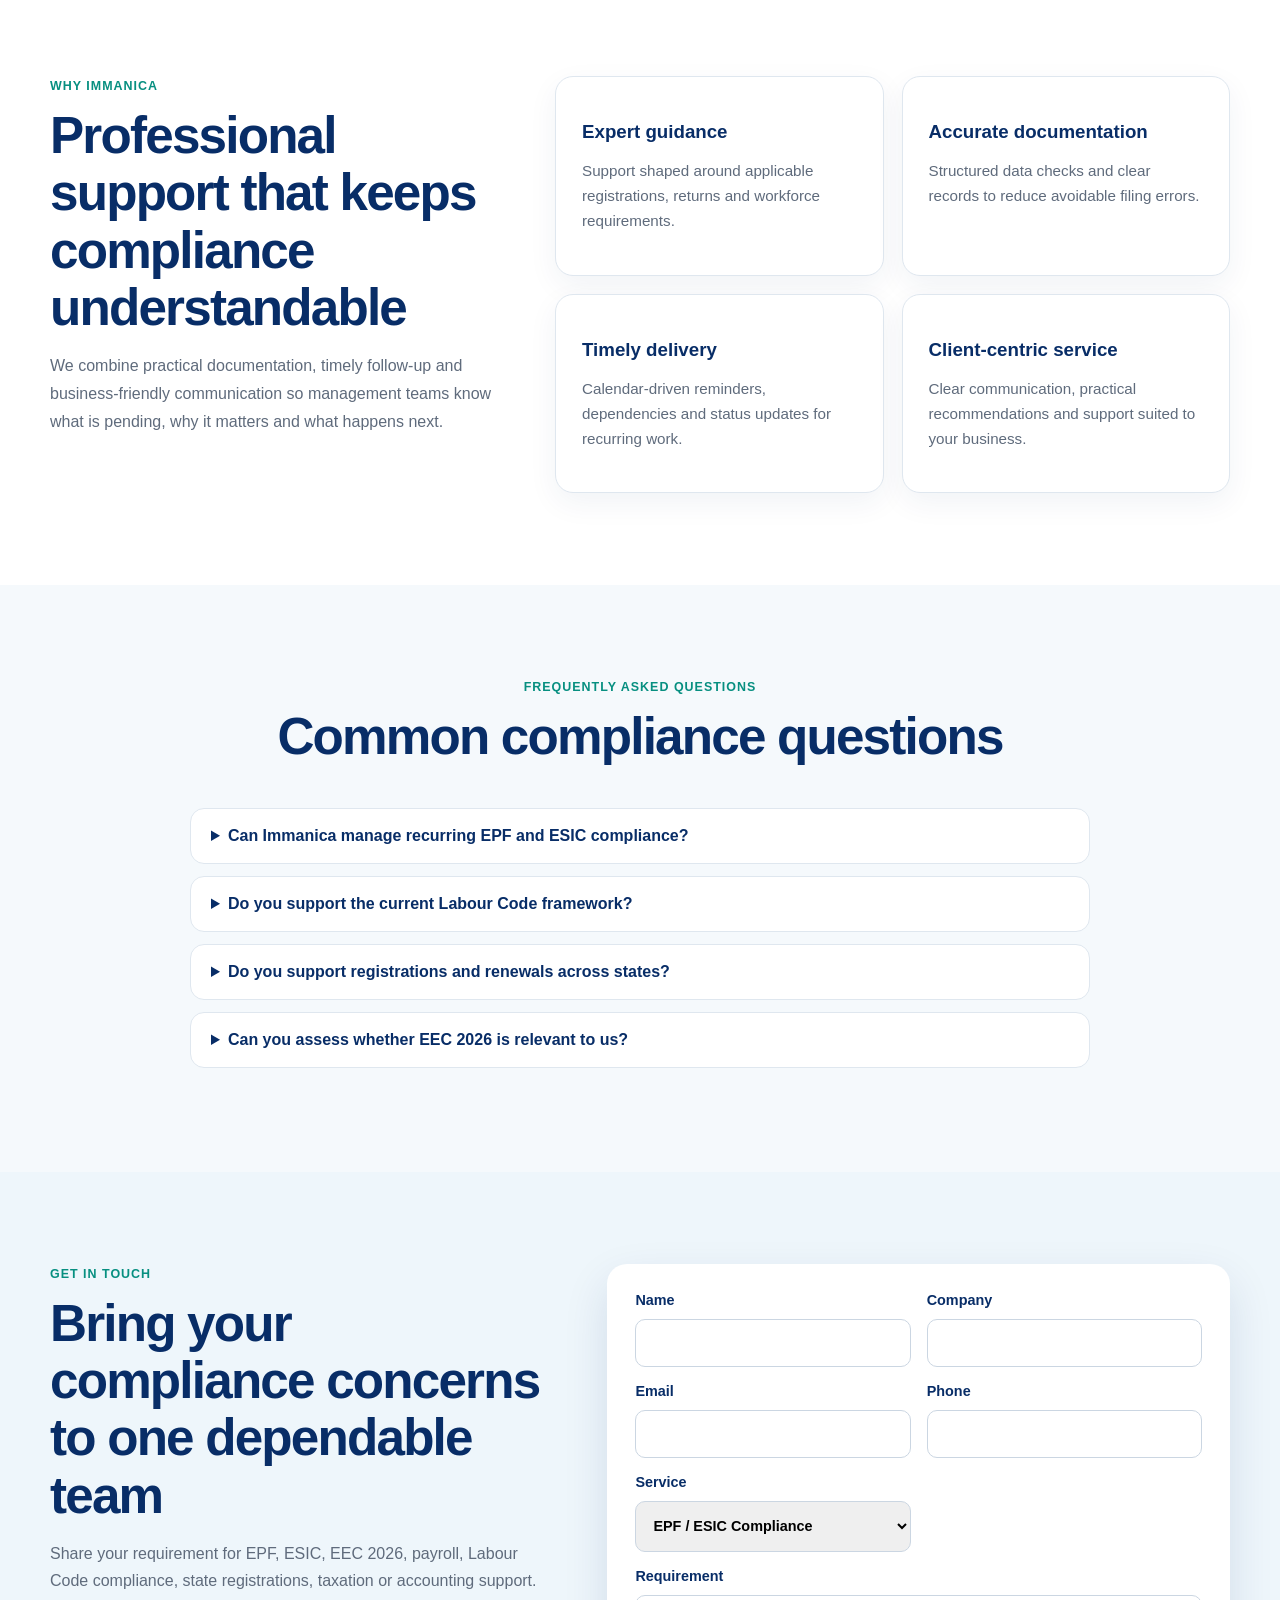
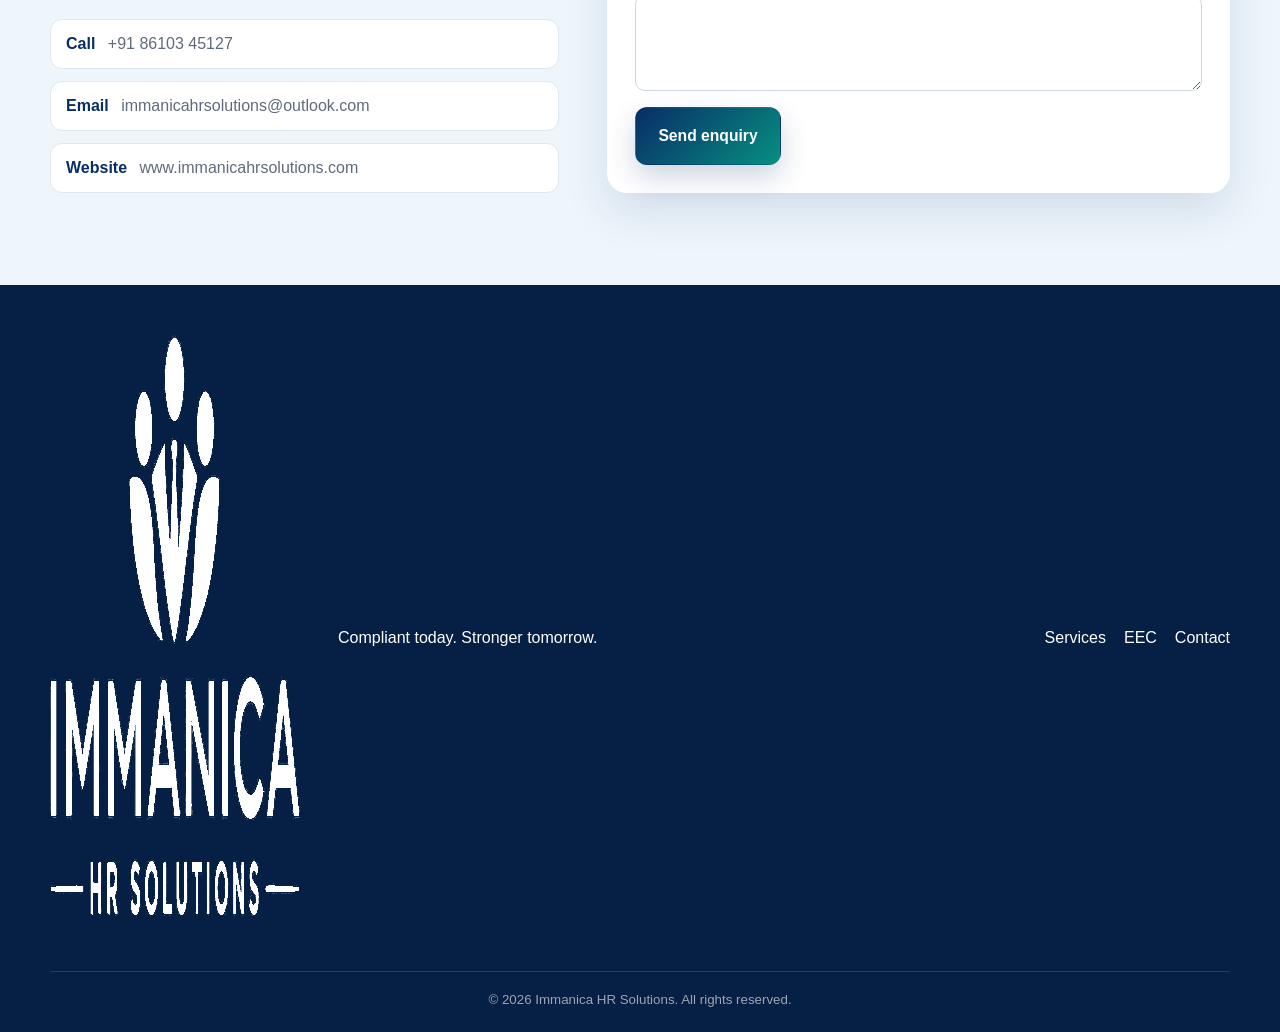
==== commit eb108200: "Add files via upload" ====
--- a/index.html
+++ b/index.html
@@ -1,5 +1,5 @@
 <!doctype html><html lang="en"><head><meta charset="utf-8"><meta name="viewport" content="width=device-width,initial-scale=1,viewport-fit=cover"><meta name="description" content="Immanica HR Solutions provides EPF, ESIC, payroll, Labour Code, taxation, accounting and statutory compliance support across India."><title>Immanica HR Solutions | HR, Payroll & Compliance</title><link rel="icon" href="assets/immanica-logo-transparent.png"><link rel="stylesheet" href="styles.css"></head><body>
-<header class="site-header"><div class="shell nav-wrap"><a class="brand" href="#home" aria-label="Immanica home"><img src="assets/immanica-logo-transparent.png" alt="Immanica HR Solutions"></a><button class="menu-toggle" aria-expanded="false" aria-controls="main-nav"><span></span><span></span><span></span></button><nav id="main-nav"><a href="#services">Services</a><a href="#eec">EEC</a><a href="#process">Process</a><a href="#industries">Industries</a><a href="#contact">Contact</a><a class="nav-cta" href="tel:+918610345127">Talk to an Expert</a></nav></div></header>
+<header class="site-header"><div class="shell nav-wrap"><a class="brand" href="#home" aria-label="Immanica home"><span class="brand-logo"><img src="assets/immanica-logo-header.png" alt="Immanica HR Solutions" width="1085" height="610"></span><span class="brand-tagline">Empowering People. Elevating Business.</span></a><button class="menu-toggle" aria-expanded="false" aria-controls="main-nav"><span></span><span></span><span></span></button><nav id="main-nav"><a href="#services">Services</a><a href="#eec">EEC</a><a href="#process">Process</a><a href="#industries">Industries</a><a href="#contact">Contact</a><a class="nav-cta" href="tel:+918610345127">Talk to an Expert</a></nav></div></header>
 <main id="home">
 <section class="hero" aria-label="Immanica featured services">
   <div class="carousel" id="serviceCarousel">
@@ -68,4 +68,4 @@
 <section class="section why"><div class="shell why-grid"><div><span class="eyebrow">Why Immanica</span><h2>Professional support that keeps compliance understandable</h2><p>We combine practical documentation, timely follow-up and business-friendly communication so management teams know what is pending, why it matters and what happens next.</p></div><div class="why-cards"><article><h3>Expert guidance</h3><p>Support shaped around applicable registrations, returns and workforce requirements.</p></article><article><h3>Accurate documentation</h3><p>Structured data checks and clear records to reduce avoidable filing errors.</p></article><article><h3>Timely delivery</h3><p>Calendar-driven reminders, dependencies and status updates for recurring work.</p></article><article><h3>Client-centric service</h3><p>Clear communication, practical recommendations and support suited to your business.</p></article></div></div></section>
 <section class="section faq"><div class="shell"><div class="section-head"><span class="eyebrow">Frequently asked questions</span><h2>Common compliance questions</h2></div><div class="faq-list"><details><summary>Can Immanica manage recurring EPF and ESIC compliance?</summary><p>Yes. Support can include employee-master validation, contribution inputs, ECR or other applicable filing preparation, payment coordination, employee updates and filing records.</p></details><details><summary>Do you support the current Labour Code framework?</summary><p>Yes. Scope can include readiness reviews, wage and employee-record checks, working-condition documentation, statutory registers, contractor compliance and applicable central/state requirements.</p></details><details><summary>Do you support registrations and renewals across states?</summary><p>Yes. Scope can cover state-specific Professional Tax, Labour Welfare Fund, Shops & Establishments and other applicable registrations, subject to establishment details and local rules.</p></details><details><summary>Can you assess whether EEC 2026 is relevant to us?</summary><p>Yes. We can review potentially eligible left-out employee records and help identify the UAN, Face Authentication, ECR/TRRN, payment and declaration steps required before the 31 October 2026 deadline.</p></details></div></div></section>
 <section id="contact" class="section contact"><div class="shell contact-grid"><div><span class="eyebrow">Get in touch</span><h2>Bring your compliance concerns to one dependable team</h2><p>Share your requirement for EPF, ESIC, EEC 2026, payroll, Labour Code compliance, state registrations, taxation or accounting support.</p><div class="contact-links"><a href="tel:+918610345127"><b>Call</b> +91 86103 45127</a><a href="mailto:immanicahrsolutions@outlook.com"><b>Email</b> immanicahrsolutions@outlook.com</a><a href="https://www.immanicahrsolutions.com"><b>Website</b> www.immanicahrsolutions.com</a></div></div><form id="enquiryForm"><label>Name<input name="name" required></label><label>Company<input name="company"></label><label>Email<input name="email" type="email" required></label><label>Phone<input name="phone" inputmode="tel" required></label><label>Service<select name="service"><option>EPF / ESIC Compliance</option><option>EEC 2026</option><option>Labour Codes & OSH Compliance</option><option>Payroll & HR Operations</option><option>Professional Tax / LWF</option><option>Shops & Establishments</option><option>Contract Labour Compliance</option><option>MSME / Udyam</option><option>Taxation & Accounting</option><option>Other</option></select></label><label>Requirement<textarea name="message" rows="4" required></textarea></label><button class="btn primary" type="submit">Send enquiry</button><small id="formStatus"></small></form></div></section>
-</main><footer><div class="shell footer-grid"><img src="assets/immanica-logo-transparent.png" alt="Immanica HR Solutions"><p>Compliant today. Stronger tomorrow.</p><div><a href="#services">Services</a><a href="#eec">EEC</a><a href="#contact">Contact</a></div><small>© <span id="year"></span> Immanica HR Solutions. All rights reserved.</small></div></footer><a class="whatsapp" href="https://wa.me/918610345127?text=Hello%20Immanica%20HR%20Solutions%2C%20I%20would%20like%20to%20know%20more%20about%20your%20HR%20and%20compliance%20services." aria-label="Chat on WhatsApp" title="Chat with us"><svg viewBox="0 0 32 32" aria-hidden="true"><path d="M16 3C8.83 3 3 8.65 3 15.61c0 2.46.73 4.86 2.1 6.9L3.7 29l6.72-1.36A13.2 13.2 0 0 0 16 28.24c7.17 0 13-5.65 13-12.63S23.17 3 16 3Zm0 22.95c-1.8 0-3.56-.47-5.08-1.36l-.36-.21-3.99.81.84-3.86-.24-.38a10.08 10.08 0 0 1-1.64-5.34C5.53 10.03 10.23 5.3 16 5.3s10.47 4.73 10.47 10.31S21.77 25.95 16 25.95Zm5.76-7.72c-.31-.15-1.84-.88-2.13-.98-.29-.1-.5-.15-.71.15-.21.3-.82.98-1 1.18-.18.2-.37.23-.68.08-.31-.15-1.31-.47-2.49-1.5-.92-.79-1.54-1.77-1.72-2.07-.18-.3-.02-.46.14-.61.14-.14.31-.36.47-.54.16-.18.21-.3.31-.51.1-.2.05-.38-.03-.54-.08-.15-.71-1.65-.97-2.26-.26-.61-.52-.52-.71-.53h-.61c-.21 0-.55.08-.84.38-.29.3-1.1 1.04-1.1 2.54s1.13 2.95 1.29 3.15c.16.2 2.22 3.29 5.38 4.61.75.32 1.34.51 1.8.65.76.23 1.44.2 1.99.12.61-.09 1.84-.73 2.1-1.43.26-.7.26-1.31.18-1.43-.08-.12-.29-.2-.6-.35Z"/></svg></a><script src="script.js"></script></body></html>
+</main><footer><div class="shell footer-grid"><img src="assets/immanica-logo-header.png" alt="Immanica HR Solutions" width="1085" height="610"><p>Compliant today. Stronger tomorrow.</p><div><a href="#services">Services</a><a href="#eec">EEC</a><a href="#contact">Contact</a></div><small>© <span id="year"></span> Immanica HR Solutions. All rights reserved.</small></div></footer><a class="whatsapp" href="https://wa.me/918610345127?text=Hello%20Immanica%20HR%20Solutions%2C%20I%20would%20like%20to%20know%20more%20about%20your%20HR%20and%20compliance%20services." aria-label="Chat on WhatsApp" title="Chat with us"><svg viewBox="0 0 32 32" aria-hidden="true"><path d="M16 3C8.83 3 3 8.65 3 15.61c0 2.46.73 4.86 2.1 6.9L3.7 29l6.72-1.36A13.2 13.2 0 0 0 16 28.24c7.17 0 13-5.65 13-12.63S23.17 3 16 3Zm0 22.95c-1.8 0-3.56-.47-5.08-1.36l-.36-.21-3.99.81.84-3.86-.24-.38a10.08 10.08 0 0 1-1.64-5.34C5.53 10.03 10.23 5.3 16 5.3s10.47 4.73 10.47 10.31S21.77 25.95 16 25.95Zm5.76-7.72c-.31-.15-1.84-.88-2.13-.98-.29-.1-.5-.15-.71.15-.21.3-.82.98-1 1.18-.18.2-.37.23-.68.08-.31-.15-1.31-.47-2.49-1.5-.92-.79-1.54-1.77-1.72-2.07-.18-.3-.02-.46.14-.61.14-.14.31-.36.47-.54.16-.18.21-.3.31-.51.1-.2.05-.38-.03-.54-.08-.15-.71-1.65-.97-2.26-.26-.61-.52-.52-.71-.53h-.61c-.21 0-.55.08-.84.38-.29.3-1.1 1.04-1.1 2.54s1.13 2.95 1.29 3.15c.16.2 2.22 3.29 5.38 4.61.75.32 1.34.51 1.8.65.76.23 1.44.2 1.99.12.61-.09 1.84-.73 2.1-1.43.26-.7.26-1.31.18-1.43-.08-.12-.29-.2-.6-.35Z"/></svg></a><script src="script.js"></script></body></html>
--- a/styles.css
+++ b/styles.css
@@ -77,3 +77,12 @@
 /* 2026 content refresh */
 .eec-deadline{margin:20px 0 4px;padding:15px 17px;border:1px solid rgba(255,255,255,.22);border-left:4px solid #fff;border-radius:0 12px 12px 0;background:rgba(255,255,255,.1);color:#fff!important}
 .eec-deadline strong{color:#fff}
+
+/* Header brand: show the slogan exactly once. The header image intentionally excludes the slogan embedded in the full logo artwork. */
+.brand{display:flex;flex-direction:column;align-items:flex-start;justify-content:center;gap:1px;line-height:1}
+.brand-logo{display:block;width:230px;height:59px;overflow:hidden}
+.brand-logo img{display:block;width:100%;height:100%;object-fit:contain}
+.brand-tagline{display:block;width:230px;text-align:center;color:#59677d;font-size:10px;font-weight:700;letter-spacing:.11em;text-transform:uppercase;white-space:nowrap}
+.brand>img{display:none!important}
+@media(max-width:980px){.brand-logo,.brand-tagline{width:215px}.brand-logo{height:55px}.brand-tagline{font-size:9px}}
+@media(max-width:640px){.brand-logo,.brand-tagline{width:185px}.brand-logo{height:47px}.brand-tagline{font-size:7.8px;letter-spacing:.08em}.nav-wrap{height:78px}}
